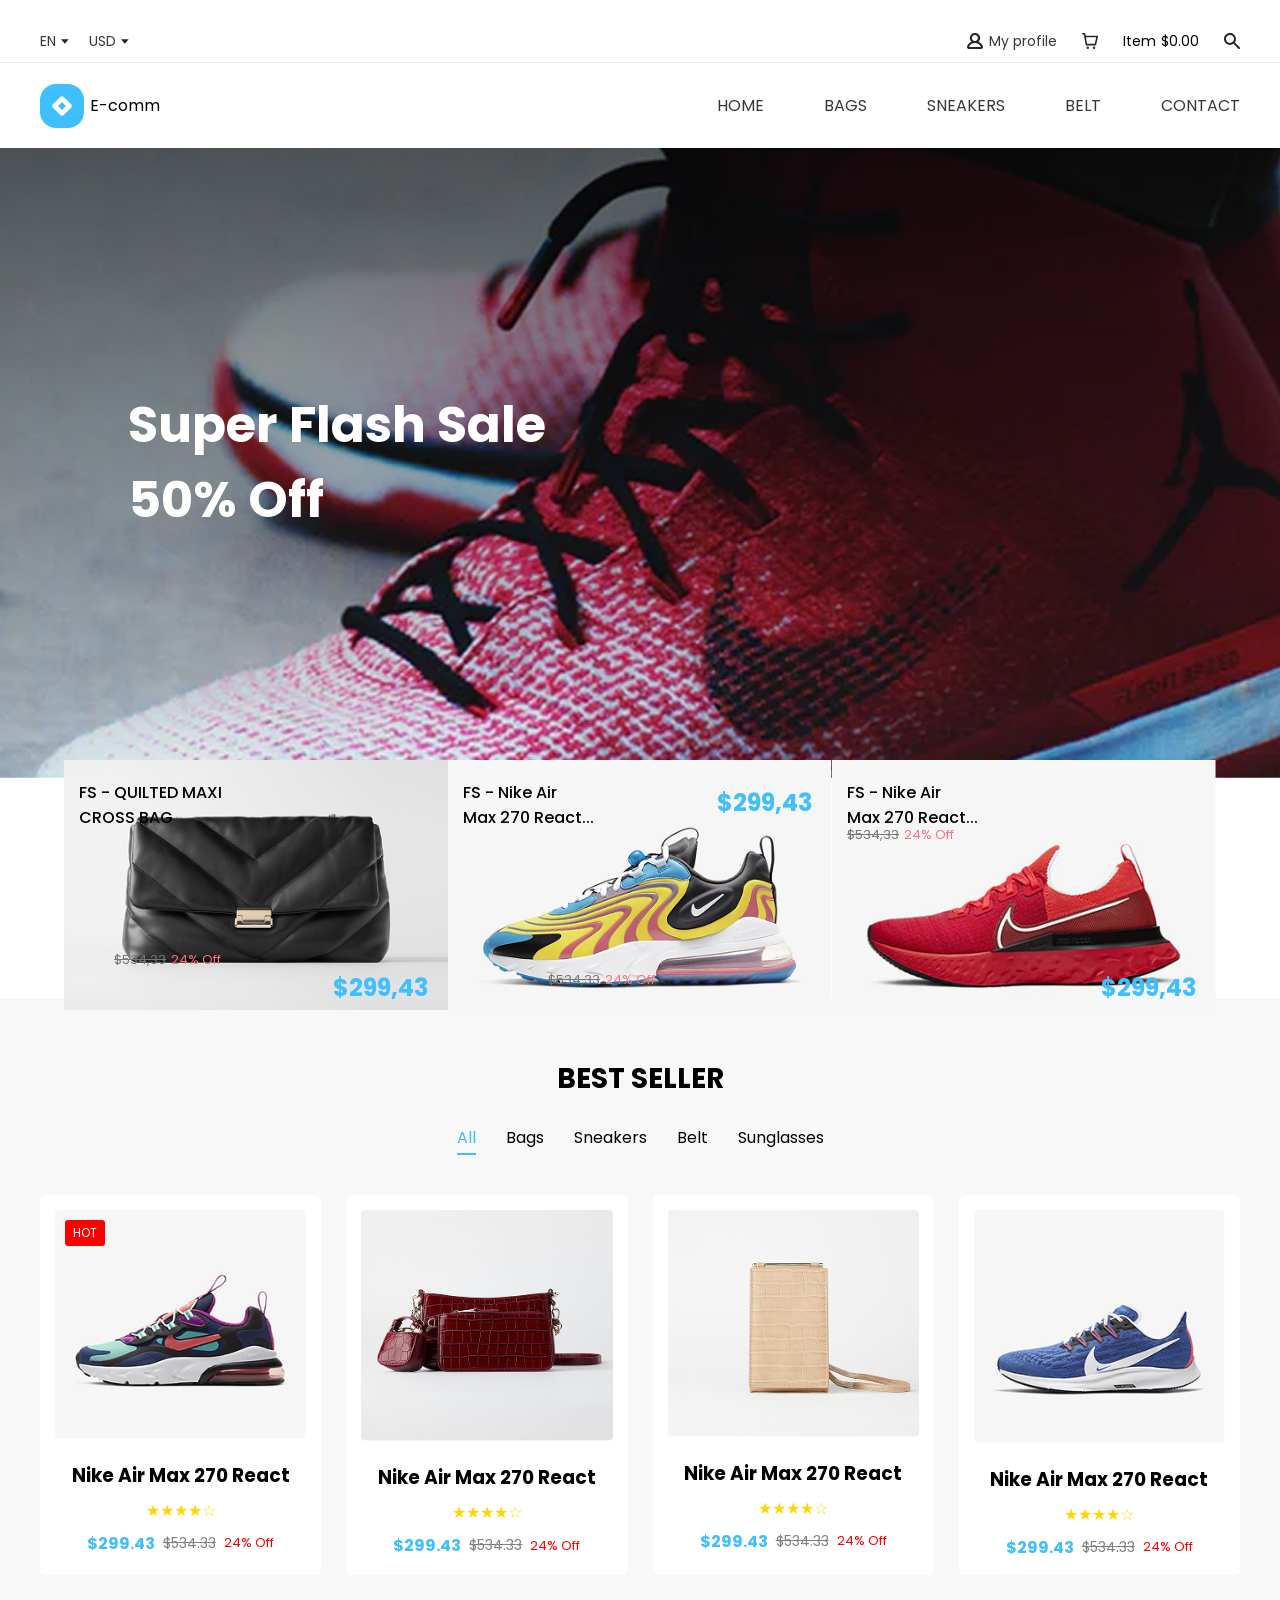
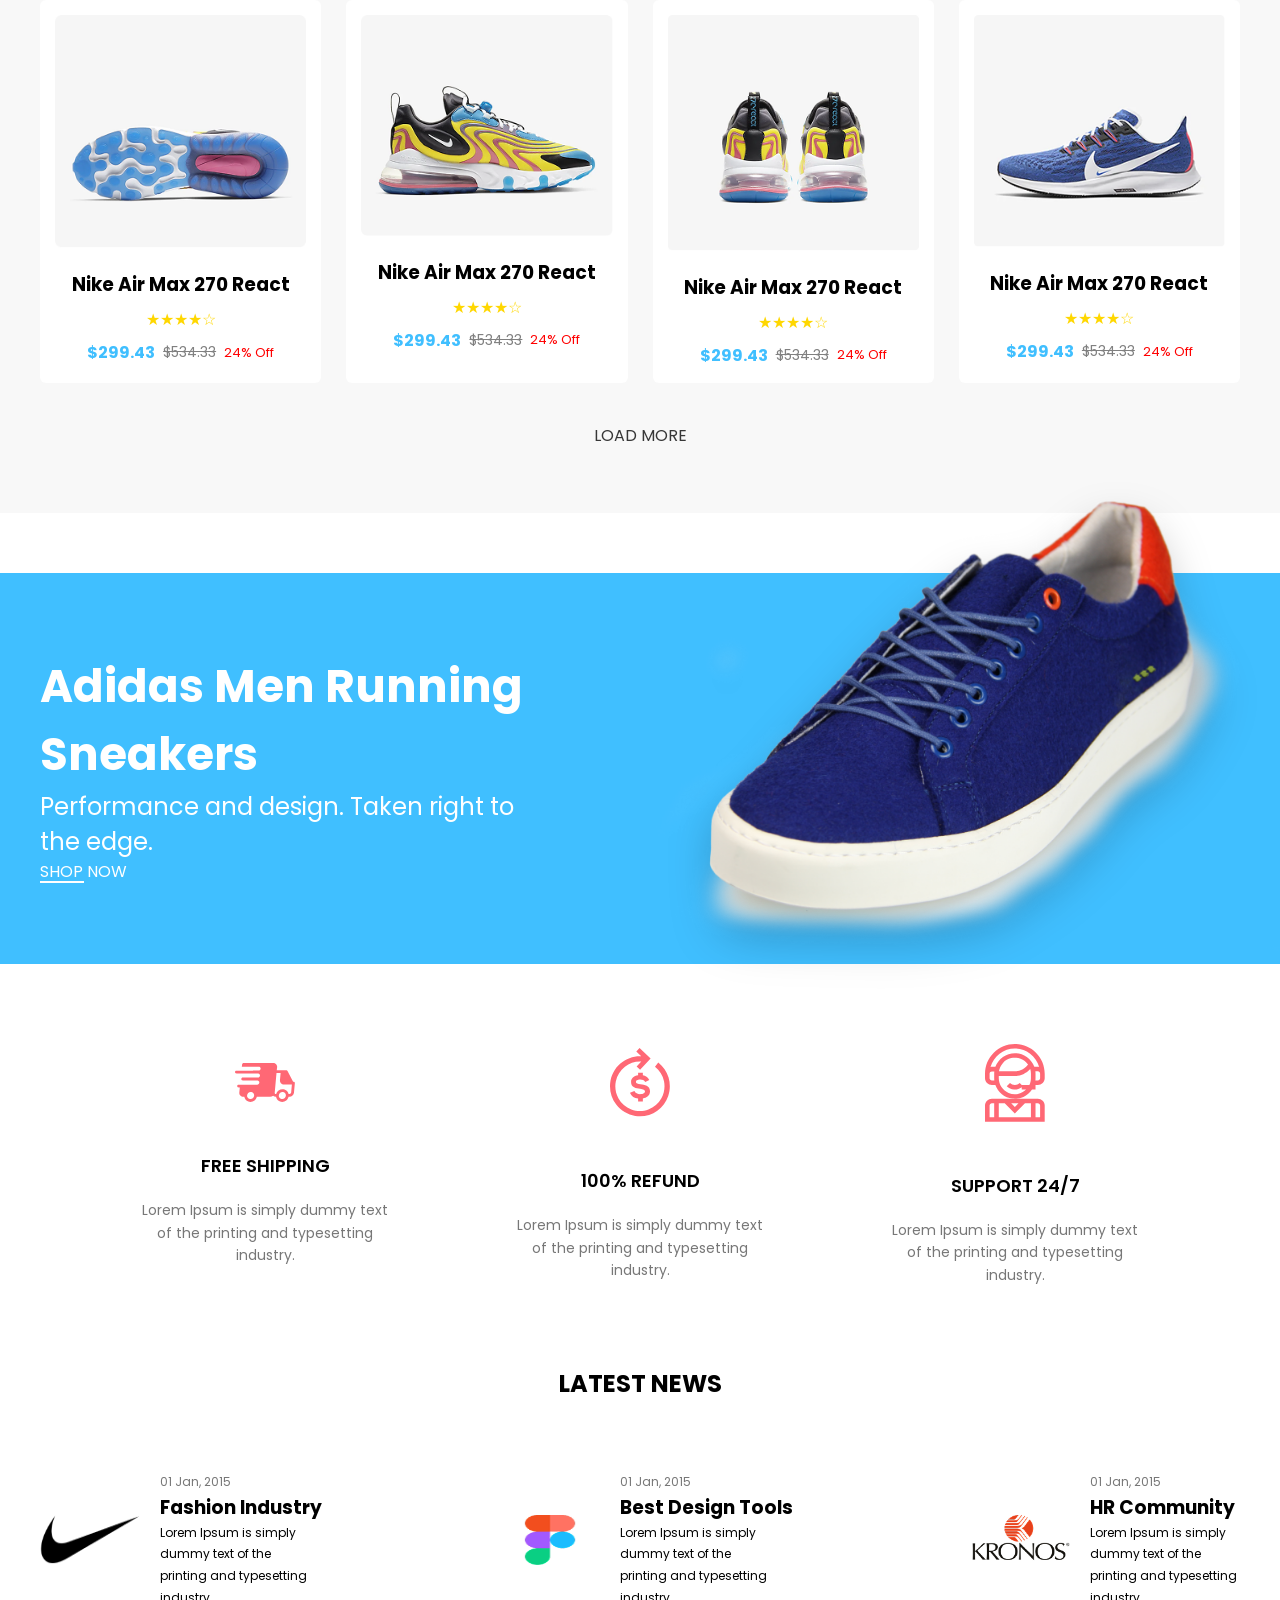
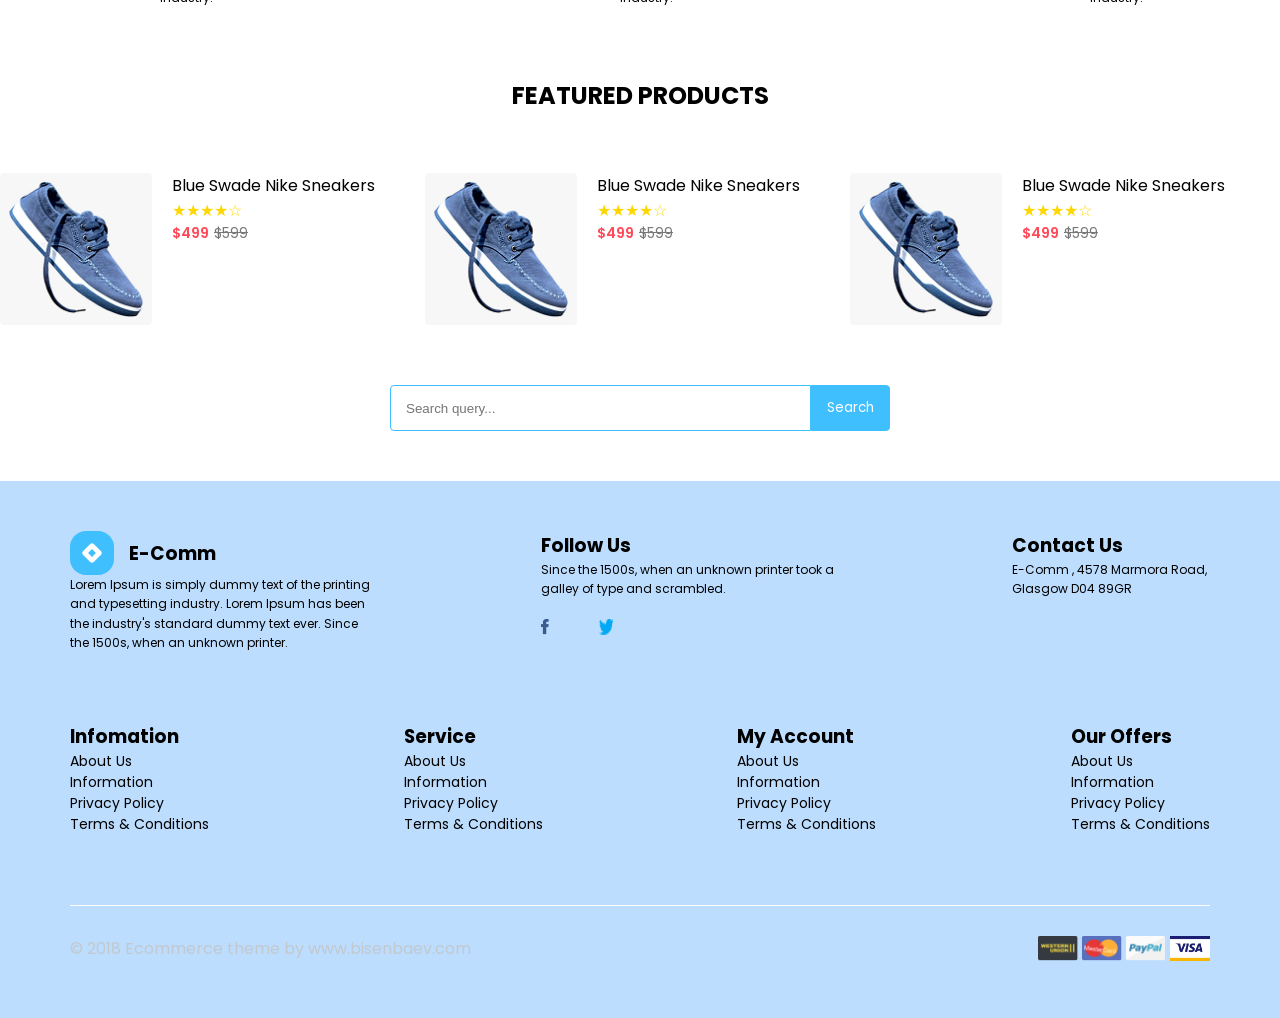
==== index.html @ bc8d45a1 "fínish landing page" ====
<!DOCTYPE html>
<html lang="en">

<head>
    <meta charset="UTF-8">
    <meta name="viewport" content="width=device-width, initial-scale=1.0">
    <title>Home Page</title>

    <!-- Google Font: Poppins -->
    <link rel="stylesheet"
        href="https://fonts.googleapis.com/css2?family=Poppins:wght@100;200;300;400;500;600;700;800;900&display=swap">

    <link rel="stylesheet" href="css/index.css">
</head>

<body>

    <!-- ================= HEADER ================= -->
    <header id="header">

        <!-- Top Header -->
        <div class="header-box">
            <div class="header-info">

                <div class="local-settings">
                    <button>EN <img src="assets/svg/arrow down.svg" alt=""></button>
                    <button>USD <img src="assets/svg/arrow down.svg" alt=""></button>
                </div>

                <div class="customer-info">
                    <button><img src="assets/svg/profile_close_2.svg" alt="">My profile</button>
                    <button><img src="assets/svg/Group.svg" alt=""></button>

                    <div class="name-price">
                        <span>Item</span>
                        <span>$0.00</span>
                    </div>

                    <button><img src="assets/svg/search-icon.svg" alt=""></button>
                </div>

            </div>
        </div>

        <!-- Main Header -->
        <div class="header-container-box">
            <div>

                <div class="web-logo">
                    <img src="assets/svg/Icon.svg" alt="logo">
                    <span>E-comm</span>
                </div>

                <nav class="nav">
                    <ul>
                        <li class="mega-parent">
                            <a href="#">HOME</a>

                            <div class="mega-menu">

                                <div class="mega-column">
                                    <h4>Category</h4>
                                    <a href="#">Corporate Shoes</a>
                                    <a href="#">Sneakers</a>
                                    <a href="#">Sandals</a>
                                    <a href="#">Sport Shoe</a>
                                    <a href="#">Trainers</a>
                                </div>

                                <div class="mega-column">
                                    <h4>Category</h4>
                                    <a href="#">Corporate Shoes</a>
                                    <a href="#">Sneakers</a>
                                    <a href="#">Sandals</a>
                                    <a href="#">Sport Shoe</a>
                                    <a href="#">Trainers</a>
                                </div>

                                <div class="mega-column">
                                    <h4>Category</h4>
                                    <a href="#">HOT DEAL</a>
                                    <a href="#">Sunglasses</a>
                                    <a href="#">Belts</a>
                                    <a href="#">Handbags</a>
                                    <a href="#">Sneakers</a>
                                </div>

                                <div class="mega-column">
                                    <h4>Category</h4>
                                    <a href="#">Corporate Shoes</a>
                                    <a href="#">Sneakers</a>
                                    <a href="#">Sandals</a>
                                    <a href="#">Sport Shoe</a>
                                    <a href="#">Trainers</a>
                                </div>

                            </div>

                        </li>

                        <li><a href="#">BAGS</a></li>
                        <li><a href="#">SNEAKERS</a></li>
                        <li><a href="#">BELT</a></li>
                        <li><a href="#">CONTACT</a></li>
                    </ul>
                </nav>

            </div>
        </div>
    </header>

    <main>

        <!-- ================= HERO ================= -->
        <section class="offer-banner">
            <div>Super Flash Sale <br>50% Off</div>
            <img src="assets/img/Promotion Image.png" alt="">
        </section>

        <!-- ================= PROMOTION CARDS ================= -->
        <section class="banners">

            <article class="pro type-1">
                <img src="assets/img/image Product 1.png" alt="">
                <div class="pro-name">
                    FS - QUILTED MAXI <br>CROSS BAG
                </div>

                <div class="discount">
                    <span class="old-price">$534,33</span>
                    <span class="off">24% Off</span>
                </div>

                <div class="new-price">$299,43</div>
            </article>

            <article class="pro type-2">
                <img src="assets/img/image Product 2.png" alt="">
                <div class="pro-name">
                    FS - Nike Air <br>Max 270 React...
                </div>

                <div class="discount">
                    <span class="old-price">$534,33</span>
                    <span class="off">24% Off</span>
                </div>

                <div class="new-price">$299,43</div>
            </article>

            <article class="pro type-3">
                <img src="assets/img/image Product 3.png" alt="">
                <div class="pro-name">
                    FS - Nike Air <br>Max 270 React...
                </div>

                <div class="discount">
                    <span class="old-price">$534,33</span>
                    <span class="off">24% Off</span>
                </div>

                <div class="new-price">$299,43</div>
            </article>

        </section>

        <!-- ================= BEST SELLER ================= -->
        <section class="best-seller">

            <div class="container">

                <h2 class="section-title">BEST SELLER</h2>

                <ul class="tabs">
                    <li class="active">All</li>
                    <li>Bags</li>
                    <li>Sneakers</li>
                    <li>Belt</li>
                    <li>Sunglasses</li>
                </ul>

                <div class="product-grid">

                    <!-- PRODUCT CARD -->
                    <article class="product-card">

                        <div class="product-image">
                            <span class="badge">HOT</span>
                            <img src="assets/img/image Product 4.png" alt="">

                            <div class="overlay">
                                <button class="icon-btn">
                                    <img src="assets/svg/hearts.svg" alt="">
                                </button>

                                <button class="icon-btn">
                                    <img src="assets/svg/cart_2.svg" alt="">
                                </button>
                            </div>
                        </div>

                        <div class="product-info">
                            <h3>Nike Air Max 270 React</h3>

                            <div class="rating">★★★★☆</div>

                            <div class="price">
                                <span class="new">$299.43</span>
                                <span class="old">$534.33</span>
                                <span class="discount">24% Off</span>
                            </div>
                        </div>

                    </article>

                    <article class="product-card">

                        <div class="product-image">
                            <img src="assets/img/image Product 5.png" alt="">

                            <div class="overlay">
                                <button class="icon-btn">
                                    <img src="assets/svg/hearts.svg" alt="">
                                </button>

                                <button class="icon-btn">
                                    <img src="assets/svg/cart_2.svg" alt="">
                                </button>
                            </div>
                        </div>

                        <div class="product-info">
                            <h3>Nike Air Max 270 React</h3>

                            <div class="rating">★★★★☆</div>

                            <div class="price">
                                <span class="new">$299.43</span>
                                <span class="old">$534.33</span>
                                <span class="discount">24% Off</span>
                            </div>
                        </div>

                    </article>

                    <article class="product-card">

                        <div class="product-image">
                            <img src="assets/img/image Product 6.png" alt="">

                            <div class="overlay">
                                <button class="icon-btn">
                                    <img src="assets/svg/hearts.svg" alt="">
                                </button>

                                <button class="icon-btn">
                                    <img src="assets/svg/cart_2.svg" alt="">
                                </button>
                            </div>
                        </div>

                        <div class="product-info">
                            <h3>Nike Air Max 270 React</h3>

                            <div class="rating">★★★★☆</div>

                            <div class="price">
                                <span class="new">$299.43</span>
                                <span class="old">$534.33</span>
                                <span class="discount">24% Off</span>
                            </div>
                        </div>

                    </article>

                    <article class="product-card">

                        <div class="product-image">
                            <img src="assets/img/image Product 7.png" alt="">

                            <div class="overlay">
                                <button class="icon-btn">
                                    <img src="assets/svg/hearts.svg" alt="">
                                </button>

                                <button class="icon-btn">
                                    <img src="assets/svg/cart_2.svg" alt="">
                                </button>
                            </div>
                        </div>

                        <div class="product-info">
                            <h3>Nike Air Max 270 React</h3>

                            <div class="rating">★★★★☆</div>

                            <div class="price">
                                <span class="new">$299.43</span>
                                <span class="old">$534.33</span>
                                <span class="discount">24% Off</span>
                            </div>
                        </div>

                    </article>

                    <article class="product-card">

                        <div class="product-image">
                            <img src="assets/img/Product Picture02.png" alt="">

                            <div class="overlay">
                                <button class="icon-btn">
                                    <img src="assets/svg/hearts.svg" alt="">
                                </button>

                                <button class="icon-btn">
                                    <img src="assets/svg/cart_2.svg" alt="">
                                </button>
                            </div>
                        </div>

                        <div class="product-info">
                            <h3>Nike Air Max 270 React</h3>

                            <div class="rating">★★★★☆</div>

                            <div class="price">
                                <span class="new">$299.43</span>
                                <span class="old">$534.33</span>
                                <span class="discount">24% Off</span>
                            </div>
                        </div>

                    </article>

                    <article class="product-card">

                        <div class="product-image">
                            <img src="assets/img/Product Picture03.png" alt="">

                            <div class="overlay">
                                <button class="icon-btn">
                                    <img src="assets/svg/hearts.svg" alt="">
                                </button>

                                <button class="icon-btn">
                                    <img src="assets/svg/cart_2.svg" alt="">
                                </button>
                            </div>
                        </div>

                        <div class="product-info">
                            <h3>Nike Air Max 270 React</h3>

                            <div class="rating">★★★★☆</div>

                            <div class="price">
                                <span class="new">$299.43</span>
                                <span class="old">$534.33</span>
                                <span class="discount">24% Off</span>
                            </div>
                        </div>

                    </article>

                    <article class="product-card">

                        <div class="product-image">
                            <img src="assets/img/Product Picture01.png" alt="">

                            <div class="overlay">
                                <button class="icon-btn">
                                    <img src="assets/svg/hearts.svg" alt="">
                                </button>

                                <button class="icon-btn">
                                    <img src="assets/svg/cart_2.svg" alt="">
                                </button>
                            </div>
                        </div>

                        <div class="product-info">
                            <h3>Nike Air Max 270 React</h3>

                            <div class="rating">★★★★☆</div>

                            <div class="price">
                                <span class="new">$299.43</span>
                                <span class="old">$534.33</span>
                                <span class="discount">24% Off</span>
                            </div>
                        </div>

                    </article>

                    <article class="product-card">

                        <div class="product-image">
                            <img src="assets/img/image Product 7.png" alt="">

                            <div class="overlay">
                                <button class="icon-btn">
                                    <img src="assets/svg/hearts.svg" alt="">
                                </button>

                                <button class="icon-btn">
                                    <img src="assets/svg/cart_2.svg" alt="">
                                </button>
                            </div>
                        </div>

                        <div class="product-info">
                            <h3>Nike Air Max 270 React</h3>

                            <div class="rating">★★★★☆</div>

                            <div class="price">
                                <span class="new">$299.43</span>
                                <span class="old">$534.33</span>
                                <span class="discount">24% Off</span>
                            </div>
                        </div>

                    </article>

                </div>

                <div class="load-more">
                    <a href="#">LOAD MORE</a>
                </div>

            </div>

        </section>

        <!-- ================= PROMO BANNER ================= -->
        <section class="promo-banner">
            <div class="container">
                <div class="promo-text">
                    <h2>Adidas Men Running Sneakers</h2>
                    <p>Performance and design. Taken right to the edge.</p>
                    <a href="#" class="shop-btn">SHOP NOW</a>
                </div>

                <div class="promo-img">
                    <img src="assets/img/shoes-shoe-png-transparent-shoe-images-pluspng-17 1.png" alt="Adidas sneaker">
                </div>
            </div>
        </section>

        <!-- ================= INFORMATION ================= -->
        <section class="in4">
            <div class="in4-item">
                <img src="assets/svg/shipping.svg" alt="shipping">
                <h3>FREE SHIPPING</h3>
                <p>Lorem Ipsum is simply dummy text of the printing and typesetting industry.</p>
            </div>

            <div class="in4-item">
                <img src="assets/svg/refund.svg" alt="refund">
                <h3>100% REFUND</h3>
                <p>Lorem Ipsum is simply dummy text of the printing and typesetting industry.</p>
            </div>

            <div class="in4-item">
                <img src="assets/svg/support.svg" alt="support">
                <h3>SUPPORT 24/7</h3>
                <p>Lorem Ipsum is simply dummy text of the printing and typesetting industry.</p>
            </div>

        </section>

        <!-- ================= LATEST NEWS ================= -->
        <h2 style="text-align: center;">LATEST NEWS</h2>

        <section class="latest-news">


            <div class="new-item">
                <img src="assets/img/Nike_logo_emblem_logotype 1.png" alt="nike-logo">

                <div>
                    <p class="date">01 Jan, 2015</p>
                    <h3>Fashion Industry</h3>
                    <p>Lorem Ipsum is simply dummy text of the printing and typesetting industry.</p>
                </div>
            </div>

            <div class="new-item">
                <img src="assets/img/figma-1-logo 1.png" alt="figma-logo">

                <div>
                    <p class="date">01 Jan, 2015</p>
                    <h3>Best Design Tools</h3>
                    <p>Lorem Ipsum is simply dummy text of the printing and typesetting industry.</p>
                </div>
            </div>

            <div class="new-item">
                <img src="assets/img/kronos-logo-1-1 1.png" alt="kronos-logo">

                <div>
                    <p class="date">01 Jan, 2015</p>
                    <h3>HR Community</h3>
                    <p>Lorem Ipsum is simply dummy text of the printing and typesetting industry.</p>
                </div>
            </div>
        </section>

        <!-- ================= FEATURED PRODUCTS ================= -->
        <h2 style="text-align: center;">FEATURED PRODUCTS</h2>

        <section class="fea-pro">
            <div class="pro-in4">
                <img src="assets/img/Vector.png" alt="vector">

                <div>
                    <p>Blue Swade Nike Sneakers</p>
                    <div class="rating">★★★★☆</div>
                    <div class="cost">
                        <div class="cost1">$499</div>
                        <div class="cost2">$599</div>
                    </div>
                </div>
            </div>

            <div class="pro-in4">
                <img src="assets/img/Vector.png" alt="vector">

                <div>
                    <p>Blue Swade Nike Sneakers</p>
                    <div class="rating">★★★★☆</div>
                    <div class="cost">
                        <div class="cost1">$499</div>
                        <div class="cost2">$599</div>
                    </div>
                </div>
            </div>

            <div class="pro-in4">
                <img src="assets/img/Vector.png" alt="vector">

                <div>
                    <p>Blue Swade Nike Sneakers</p>
                    <div class="rating">★★★★☆</div>
                    <div class="cost">
                        <div class="cost1">$499</div>
                        <div class="cost2">$599</div>
                    </div>
                </div>
            </div>
        </section>

        <section class="search-box">
            <input type="search" placeholder="Search query...">
            <button>Search</button>
        </section>

    </main>

    <!-- ================= FOOTER ================= -->
    <footer class="footer">

        <div class="container">
            <!-- top footer -->
            <div class="ft1">
                <div class="ft">
                    <div class="item-icon">
                        <img src="assets/svg/Icon.svg" alt="icon">
                        <h3>E-Comm</h3>
                    </div>
                    <p>Lorem Ipsum is simply dummy text of the printing and
                        typesetting industry. Lorem Ipsum has been the
                        industry's standard dummy text ever.
                        Since the 1500s, when an unknown printer.</p>
                </div>

                <div class="ft">
                    <h3>Follow Us</h3>
                    <p>Since the 1500s, when an unknown printer took a galley of type and scrambled.</p>
                    <div class="icon">
                        <img src="assets/img/facebook.png" alt="fb-icon">
                        <img src="assets/img/twitter.png" alt="tw-icon">
                    </div>
                </div>

                <div class="ft">
                    <h3>Contact Us</h3>
                    <p>E-Comm , 4578 Marmora Road, Glasgow D04 89GR</p>
                </div>
            </div>

            <!-- middle footer -->
            <div class="ft2">
                <div class="ft-col">
                    <h3>Infomation</h3>
                    <p>About Us</p>
                    <p>Information</p>
                    <p>Privacy Policy</p>
                    <p>Terms & Conditions</p>

                </div>

                <div class="ft-col">
                    <h3>Service</h3>
                    <p>About Us</p>
                    <p>Information</p>
                    <p>Privacy Policy</p>
                    <p>Terms & Conditions</p>
                </div>

                <div class="ft-col">
                    <h3>My Account</h3>
                    <p>About Us</p>
                    <p>Information</p>
                    <p>Privacy Policy</p>
                    <p>Terms & Conditions</p>
                </div>

                <div class="ft-col">
                    <h3>Our Offers</h3>
                    <p>About Us</p>
                    <p>Information</p>
                    <p>Privacy Policy</p>
                    <p>Terms & Conditions</p>
                </div>
            </div>

            <!-- bottom footer -->
            <div class="ft3">
                <p>© 2018 Ecommerce theme by www.bisenbaev.com</p>

                <div class="card">
                    <img src="assets/img/Western-union.png" alt="Western">
                    <img src="assets/img/Group 19.png" alt="Master">
                    <img src="assets/img/Paypal.png" alt="Paypal">
                    <img src="assets/img/visa-logo.jpg" alt="Visa">
                </div>
            </div>
        </div>
    </footer>

</body>

</html>
---- css/index.css ----
@charset "UTF-8";
/* ==================================================
   RESET
================================================== */
* {
  margin: 0;
  padding: 0;
  box-sizing: border-box;
}

body {
  font-family: "Poppins", sans-serif;
  overflow-x: hidden;
}

button {
  background: none;
  border: none;
  cursor: pointer;
  font-family: inherit;
}

/* ==================================================
   HEADER
================================================== */
#header {
  /* ---------- TOP HEADER ---------- */
}
#header .header-box {
  margin-top: 20px;
  width: 100%;
  border-bottom: 1px solid #eee;
}
#header .header-box .header-info {
  max-width: 1200px;
  margin: 0 auto;
  height: 42px;
  display: flex;
  justify-content: space-between;
  align-items: center;
  /* Local Settings */
}
#header .header-box .header-info .local-settings {
  display: flex;
  gap: 20px;
}
#header .header-box .header-info .local-settings button {
  display: flex;
  align-items: center;
  gap: 5px;
  font-size: 14px;
  color: #373737;
}
#header .header-box .header-info .local-settings img {
  width: 8px;
  height: 5px;
}
#header .header-box .header-info {
  /* Customer Info */
}
#header .header-box .header-info .customer-info {
  display: flex;
  align-items: center;
  gap: 25px;
}
#header .header-box .header-info .customer-info button {
  display: flex;
  align-items: center;
  gap: 6px;
  font-size: 14px;
  color: #373737;
}
#header .header-box .header-info .customer-info img {
  width: 16px;
  height: 16px;
}
#header .header-box .header-info .customer-info .name-price {
  display: flex;
  align-items: center;
  gap: 5px;
  font-size: 14px;
}
#header {
  /* ---------- MAIN HEADER ---------- */
}
#header .header-container-box {
  margin-top: 20px;
}
#header .header-container-box > div {
  max-width: 1200px;
  margin: 0 auto;
  display: flex;
  justify-content: space-between;
  align-items: center;
}
#header .header-container-box > div .web-logo {
  display: flex;
  align-items: center;
  gap: 6px;
}
#header .header-container-box > div .nav {
  display: flex;
  align-items: center;
}
#header .header-container-box > div .nav ul {
  display: flex;
  gap: 60px;
  list-style: none;
}
#header .header-container-box > div .nav ul li {
  position: relative;
}
#header .header-container-box > div .nav ul a {
  position: relative;
  text-decoration: none;
  color: #373737;
  padding: 10px 0;
  display: inline-block;
}
#header .header-container-box > div .nav ul a::after {
  content: "";
  position: absolute;
  left: 0;
  bottom: 0;
  height: 2px;
  width: 0%;
  background: #40BFFF;
  transition: 0.3s ease;
}
#header .header-container-box > div .nav ul a:hover {
  color: #40BFFF;
}
#header .header-container-box > div .nav ul a:hover::after {
  width: 100%;
}
#header .header-container-box > div .nav .mega-menu {
  position: absolute;
  top: 100%;
  left: 0;
  padding: 30px;
  background: white;
  display: grid;
  grid-template-columns: repeat(4, 1fr);
  gap: 20px;
  box-shadow: 0 10px 30px rgba(0, 0, 0, 0.1);
  opacity: 0;
  visibility: hidden;
  transform: translateY(10px);
  transition: 0.3s ease;
  z-index: 1000;
}
#header .header-container-box > div .nav .mega-parent:hover .mega-menu {
  opacity: 1;
  visibility: visible;
  transform: translateY(0);
}
#header .header-container-box > div .nav .mega-column {
  display: flex;
  flex-direction: column;
  gap: 8px;
}
#header .header-container-box > div .nav .mega-column h4 {
  margin-bottom: 10px;
  color: #aaa;
}
#header .header-container-box > div .nav .mega-column a {
  text-decoration: none;
  color: #333;
  font-size: 14px;
}
#header .header-container-box > div .nav .mega-column a:hover {
  color: #40BFFF;
}

/* ==================================================
   HERO / OFFER BANNER
================================================== */
.offer-banner {
  position: relative;
  height: 70vh;
  min-height: 450px;
  max-height: 700px;
  margin-top: 20px;
  z-index: 0;
}
.offer-banner > div {
  position: absolute;
  top: 50%;
  left: 10%;
  transform: translateY(-50%);
  color: white;
  font-size: 50px;
  font-weight: 700;
}
.offer-banner > img {
  width: 100%;
  height: 100%;
  object-fit: cover;
}

/* ==================================================
   PROMOTION BANNERS (3 CARDS)
================================================== */
.banners {
  position: absolute;
  bottom: -180px;
  left: 50%;
  transform: translateX(-50%);
  width: 90%;
  max-width: 1200px;
  display: flex;
  z-index: 999;
}
.banners .pro {
  position: relative;
  flex: 1;
  height: 320px;
}
.banners .pro img {
  width: 100%;
  height: 250px;
  object-fit: cover;
}
.banners .pro .pro-name {
  position: absolute;
  top: 20px;
  left: 15px;
  font-weight: 500;
}
.banners .pro .discount {
  position: absolute;
  bottom: 110px;
  left: 50px;
  display: flex;
  gap: 5px;
  font-size: 13px;
}
.banners .pro .discount .old-price {
  text-decoration: line-through;
  color: #777;
}
.banners .pro .discount .off {
  color: #FB7181;
}
.banners .pro .new-price {
  position: absolute;
  bottom: 75px;
  right: 20px;
  font-size: 24px;
  font-weight: 700;
  color: #40BFFF;
}
.banners {
  /* Type 2 Custom */
}
.banners .pro.type-2 .discount {
  left: 100px;
  bottom: 90px;
}
.banners .pro.type-2 .new-price {
  top: 25px;
}
.banners {
  /* Type 3 Custom */
}
.banners .pro.type-3 .discount {
  top: 65px;
  left: 15px;
  bottom: auto;
}

/* ==================================================
   BEST SELLER SECTION
================================================== */
.best-seller {
  margin-top: 220px;
  padding: 60px 0;
  background: #f8f8f8;
}
.best-seller .container {
  max-width: 1200px;
  margin: auto;
}
.best-seller .section-title {
  text-align: center;
  font-size: 28px;
  font-weight: 700;
  margin-bottom: 20px;
}
.best-seller {
  /* Tabs */
}
.best-seller .tabs {
  display: flex;
  justify-content: center;
  gap: 30px;
  list-style: none;
  margin-bottom: 40px;
  padding: 0;
}
.best-seller .tabs li {
  cursor: pointer;
  padding: 5px 0;
  position: relative;
  transition: 0.3s ease;
}
.best-seller .tabs {
  /* Gạch dưới ẩn mặc định */
}
.best-seller .tabs li::after {
  content: "";
  position: absolute;
  bottom: 0;
  left: 0;
  width: 0%;
  height: 2px;
  background: #40BFFF;
  transition: 0.3s ease;
}
.best-seller .tabs {
  /* Khi hover thì gạch xuất hiện */
}
.best-seller .tabs li:hover::after {
  width: 100%;
}
.best-seller .tabs li:hover {
  color: #40BFFF;
}
.best-seller .tabs {
  /* Giữ active nếu muốn */
}
.best-seller .tabs li.active::after {
  width: 100%;
}
.best-seller .tabs li.active {
  color: #40BFFF;
}
.best-seller {
  /* Product Grid */
}
.best-seller .product-grid {
  display: grid;
  grid-template-columns: repeat(4, 1fr);
  gap: 25px;
}
.best-seller {
  /* Product Card */
}
.best-seller .product-card {
  background: #fff;
  padding: 15px;
  border-radius: 6px;
  transition: 0.3s ease;
}
.best-seller .product-card:hover {
  box-shadow: 0 8px 20px rgba(0, 0, 0, 0.1);
}
.best-seller .product-card .product-image {
  position: relative;
  overflow: hidden;
}
.best-seller .product-card .product-image img {
  width: 100%;
  transition: 0.3s;
}
.best-seller .product-card .product-image .badge {
  position: absolute;
  top: 10px;
  left: 10px;
  background: red;
  color: white;
  font-size: 12px;
  padding: 4px 8px;
  border-radius: 3px;
}
.best-seller .product-card .product-image .overlay {
  position: absolute;
  inset: 0;
  background: rgba(255, 255, 255, 0.85);
  display: flex;
  justify-content: center;
  align-items: center;
  gap: 15px;
  opacity: 0;
  transition: 0.3s ease;
}
.best-seller .product-card .product-image .overlay .icon-btn {
  width: 40px;
  height: 40px;
  border-radius: 50%;
  background: #fff;
  border: none;
  display: flex;
  justify-content: center;
  align-items: center;
  cursor: pointer;
}
.best-seller .product-card .product-image .overlay .icon-btn img {
  width: 18px;
}
.best-seller .product-card .product-image .overlay .icon-btn:hover {
  background: #40BFFF;
}
.best-seller .product-card .product-image .overlay .icon-btn:hover img {
  filter: brightness(0) invert(1);
}
.best-seller .product-card:hover .overlay {
  opacity: 1;
}
.best-seller .product-card:hover .product-image img {
  transform: scale(1.05);
}
.best-seller .product-card .product-info {
  margin-top: 15px;
  text-align: center;
}
.best-seller .product-card .product-info .rating {
  color: gold;
  margin: 8px 0;
}
.best-seller .product-card .product-info .price {
  display: flex;
  justify-content: center;
  gap: 8px;
  align-items: center;
}
.best-seller .product-card .product-info .price .new {
  color: #40BFFF;
  font-weight: 700;
}
.best-seller .product-card .product-info .price .old {
  text-decoration: line-through;
  color: gray;
  font-size: 14px;
}
.best-seller .product-card .product-info .price .discount {
  color: red;
  font-size: 13px;
}
.best-seller {
  /* Load More */
}
.best-seller .load-more {
  text-align: center;
  margin-top: 40px;
}
.best-seller .load-more a {
  color: #373737;
  position: relative;
  display: inline-block;
  text-decoration: none;
  padding-bottom: 5px;
  transition: 0.3s ease;
  cursor: pointer;
}
.best-seller .load-more a::after {
  content: "";
  position: absolute;
  bottom: 0;
  left: 0;
  width: 0%;
  height: 2px;
  background-color: #40BFFF;
  transition: 0.3s ease;
}
.best-seller .load-more a:hover {
  color: #40BFFF;
}
.best-seller .load-more a:hover::after {
  width: 100%;
}

/* ==================================================
   PROMO BANNER SECTION
================================================== */
.promo-banner {
  position: relative;
  background: #40BFFF;
  padding: 80px 0;
  margin-top: 60px;
}
.promo-banner .container {
  max-width: 1200px;
  margin: auto;
  display: flex;
  align-items: center;
  justify-content: space-between;
}
.promo-banner .promo-text {
  color: white;
  max-width: 500px;
}
.promo-banner .promo-text h2 {
  font-size: 45px;
}
.promo-banner .promo-text p {
  font-size: 24px;
}
.promo-banner .promo-text .shop-btn {
  position: relative;
  text-decoration: none;
  color: white;
  transition: 0.3s ease;
}
.promo-banner .promo-text .shop-btn::after {
  content: "";
  position: absolute;
  bottom: 0;
  left: 0;
  height: 2px;
  width: 50%;
  background: white;
  transition: 0.3s ease;
}
.promo-banner .promo-text .shop-btn:hover::after {
  width: 100%;
}
.promo-banner .promo-img {
  position: absolute;
  right: 0px;
  top: 40%;
  transform: translateY(-50%);
  width: 50%;
}
.promo-banner .promo-img img {
  width: 100%;
  height: auto;
  filter: drop-shadow(0 20px 20px rgba(0, 0, 0, 0.2));
}

/* ==================================================
   INFORMATION
================================================== */
.in4 {
  max-width: 1000px;
  margin: 80px auto;
  display: flex;
  justify-content: space-between;
  align-items: center;
}
.in4 .in4-item {
  text-align: center;
  max-width: 250px;
  display: flex;
  flex-direction: column;
  align-items: center;
}
.in4 .in4-item img {
  width: 60px;
  margin-bottom: 50px;
}
.in4 .in4-item h3 {
  font-size: 18px;
  font-weight: 600;
  margin-bottom: 20px;
}
.in4 .in4-item p {
  color: #777;
  font-size: 14px;
  line-height: 1.6;
}

/* ==================================================
   LATEST NEWS
================================================== */
.latest-news {
  max-width: 1200px;
  margin: 70px auto;
  display: flex;
  justify-content: space-between;
  align-items: center;
}
.latest-news .new-item {
  display: flex;
  align-items: center;
  gap: 20px;
}
.latest-news .new-item img {
  width: 100px;
  height: 50px;
}
.latest-news .new-item .date {
  color: #777;
}
.latest-news .new-item p {
  max-width: 150px;
  font-size: 12px;
  line-height: 1.8;
}

/* ==================================================
   FEATURED PRODUCTS
================================================== */
.fea-pro {
  max-width: 1300px;
  margin-top: 50px;
  margin: 60px auto;
  display: flex;
  gap: 50px;
}
.fea-pro .pro-in4 {
  display: flex;
  gap: 20px;
}
.fea-pro .pro-in4 img {
  width: 152px;
  height: 152px;
}
.fea-pro .pro-in4 .rating {
  color: gold;
}
.fea-pro .pro-in4 .cost {
  display: flex;
  gap: 5px;
  font-size: 14px;
}
.fea-pro .pro-in4 .cost .cost1 {
  color: #FF4858;
  font-weight: 600;
}
.fea-pro .pro-in4 .cost .cost2 {
  color: #777;
  text-decoration: line-through;
}

/* ==================================================
   SEARCH BOX
================================================== */
.search-box {
  display: flex;
  max-width: 500px;
  margin: 50px auto;
}
.search-box input {
  flex: 1;
  padding: 12px 15px;
  border: 1px solid #40BFFF;
  outline: none;
  border-radius: 4px 0 0 4px;
}
.search-box button {
  padding: 12px 15px;
  border: 1px solid #40BFFF;
  background: #40BFFF;
  color: white;
  cursor: pointer;
  border-radius: 0 4px 4px 0;
}

/* ==================================================
   FOOTER
================================================== */
.footer {
  background: #BCDDFE;
  padding: 50px;
}
.footer .container {
  max-width: 1200px;
  margin: auto;
  padding: 0 20px;
}
.footer .ft1 {
  display: flex;
  justify-content: space-between;
  margin-bottom: 70px;
  gap: 15%;
}
.footer .ft1 .item-icon {
  display: flex;
  gap: 15px;
  align-items: center;
}
.footer .ft1 .ft {
  max-width: 300px;
}
.footer .ft1 .ft p {
  font-size: 12px;
  line-height: 1.6;
}
.footer .ft1 .ft .icon {
  display: flex;
  gap: 50px;
  margin-top: 20px;
}
.footer .ft2 {
  display: flex;
  justify-content: space-between;
  margin-bottom: 70px;
}
.footer .ft2 .ft-col p {
  font-size: 14px;
}
.footer .ft2 .ft-col p:hover {
  color: #40BFFF;
}
.footer .ft3 {
  display: flex;
  justify-content: space-between;
  border-top: 1px solid white;
  padding-top: 30px;
}
.footer .ft3 p {
  color: #C1C8CE;
}
.footer .ft3 .card img {
  width: 40px;
  height: 25px;
}

/*# sourceMappingURL=index.css.map */
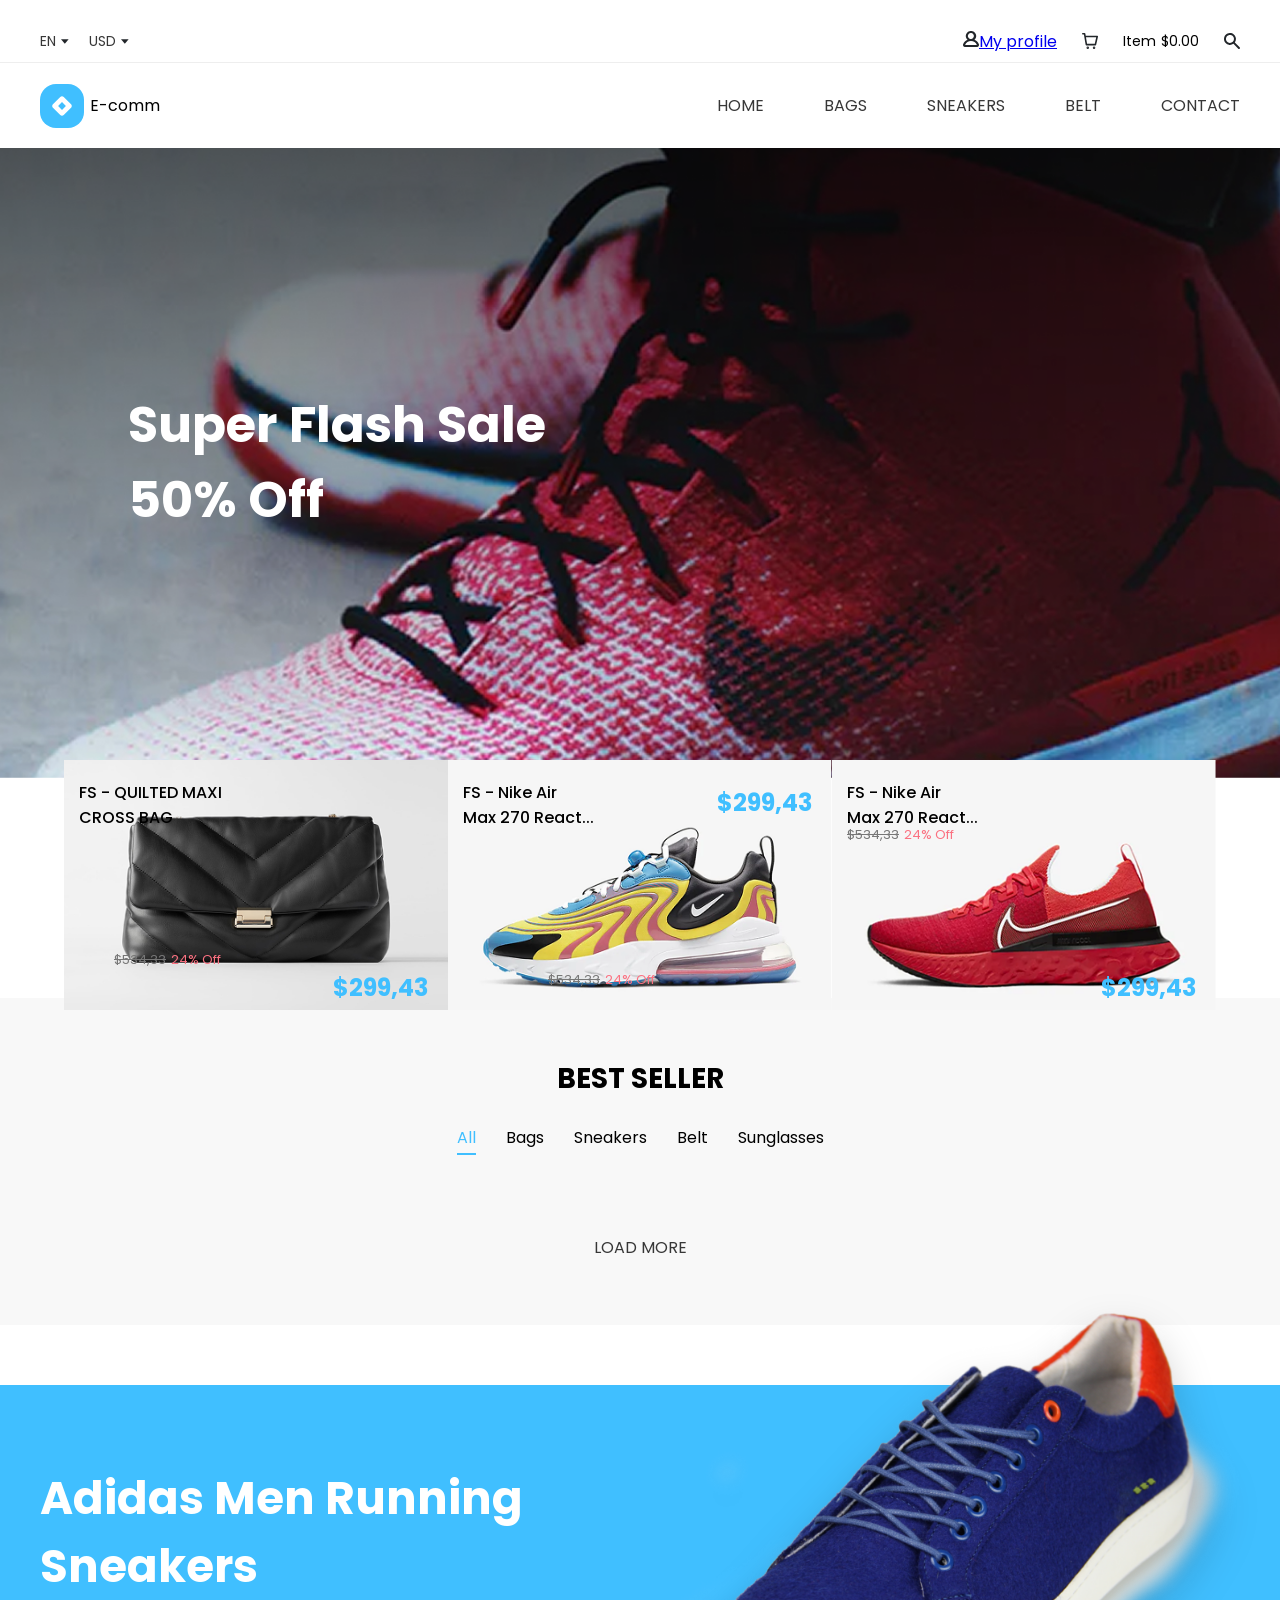
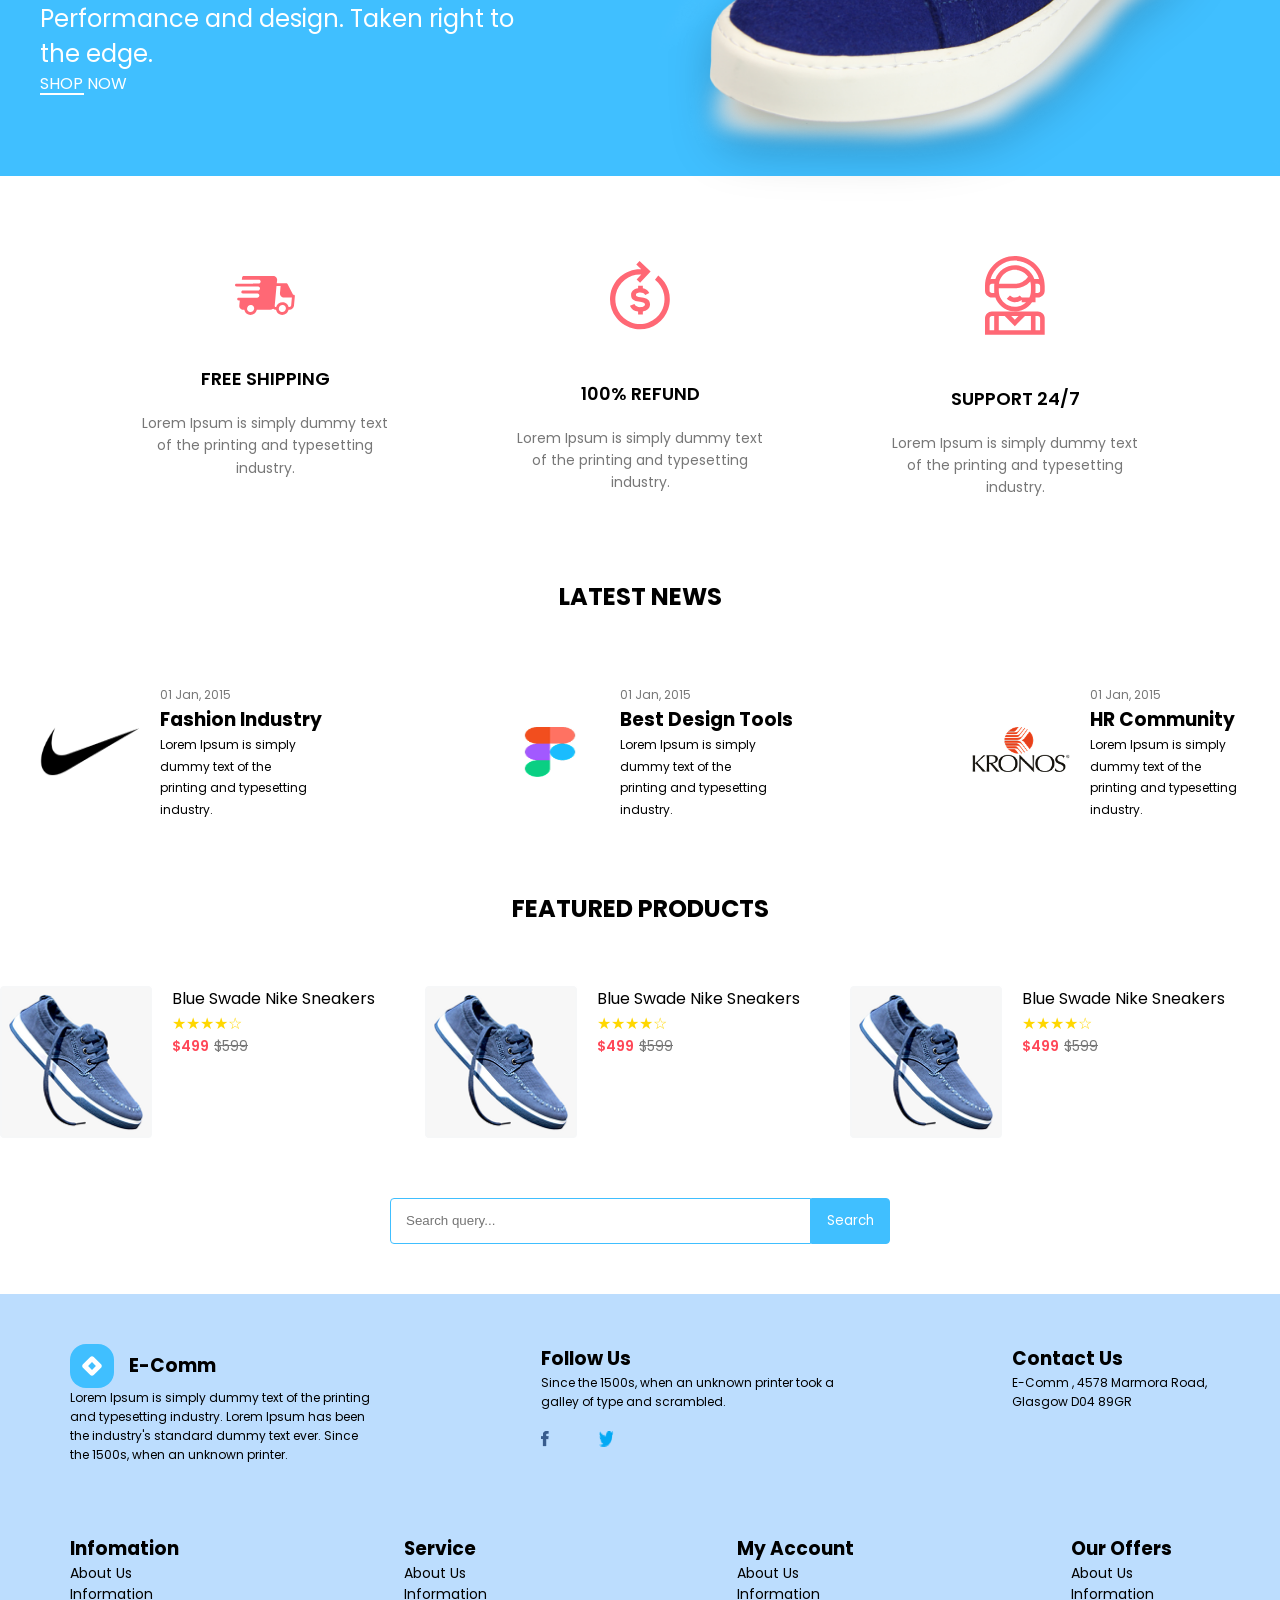
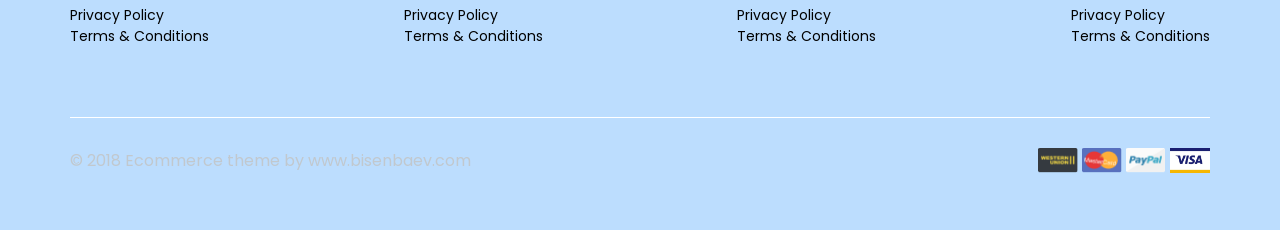
==== commit 76d4dae5: "test API" ====
--- a/index.html
+++ b/index.html
@@ -28,7 +28,7 @@
                 </div>
 
                 <div class="customer-info">
-                    <button><img src="assets/svg/profile_close_2.svg" alt="">My profile</button>
+                    <a href="pages/login.html"><img src="assets/svg/profile_close_2.svg" alt="">My profile</a>
                     <button><img src="assets/svg/Group.svg" alt=""></button>
 
                     <div class="name-price">
@@ -119,7 +119,6 @@
 
         <!-- ================= PROMOTION CARDS ================= -->
         <section class="banners">
-
             <article class="pro type-1">
                 <img src="assets/img/image Product 1.png" alt="">
                 <div class="pro-name">
@@ -161,7 +160,6 @@
 
                 <div class="new-price">$299,43</div>
             </article>
-
         </section>
 
         <!-- ================= BEST SELLER ================= -->
@@ -179,251 +177,7 @@
                     <li>Sunglasses</li>
                 </ul>
 
-                <div class="product-grid">
-
-                    <!-- PRODUCT CARD -->
-                    <article class="product-card">
-
-                        <div class="product-image">
-                            <span class="badge">HOT</span>
-                            <img src="assets/img/image Product 4.png" alt="">
-
-                            <div class="overlay">
-                                <button class="icon-btn">
-                                    <img src="assets/svg/hearts.svg" alt="">
-                                </button>
-
-                                <button class="icon-btn">
-                                    <img src="assets/svg/cart_2.svg" alt="">
-                                </button>
-                            </div>
-                        </div>
-
-                        <div class="product-info">
-                            <h3>Nike Air Max 270 React</h3>
-
-                            <div class="rating">★★★★☆</div>
-
-                            <div class="price">
-                                <span class="new">$299.43</span>
-                                <span class="old">$534.33</span>
-                                <span class="discount">24% Off</span>
-                            </div>
-                        </div>
-
-                    </article>
-
-                    <article class="product-card">
-
-                        <div class="product-image">
-                            <img src="assets/img/image Product 5.png" alt="">
-
-                            <div class="overlay">
-                                <button class="icon-btn">
-                                    <img src="assets/svg/hearts.svg" alt="">
-                                </button>
-
-                                <button class="icon-btn">
-                                    <img src="assets/svg/cart_2.svg" alt="">
-                                </button>
-                            </div>
-                        </div>
-
-                        <div class="product-info">
-                            <h3>Nike Air Max 270 React</h3>
-
-                            <div class="rating">★★★★☆</div>
-
-                            <div class="price">
-                                <span class="new">$299.43</span>
-                                <span class="old">$534.33</span>
-                                <span class="discount">24% Off</span>
-                            </div>
-                        </div>
-
-                    </article>
-
-                    <article class="product-card">
-
-                        <div class="product-image">
-                            <img src="assets/img/image Product 6.png" alt="">
-
-                            <div class="overlay">
-                                <button class="icon-btn">
-                                    <img src="assets/svg/hearts.svg" alt="">
-                                </button>
-
-                                <button class="icon-btn">
-                                    <img src="assets/svg/cart_2.svg" alt="">
-                                </button>
-                            </div>
-                        </div>
-
-                        <div class="product-info">
-                            <h3>Nike Air Max 270 React</h3>
-
-                            <div class="rating">★★★★☆</div>
-
-                            <div class="price">
-                                <span class="new">$299.43</span>
-                                <span class="old">$534.33</span>
-                                <span class="discount">24% Off</span>
-                            </div>
-                        </div>
-
-                    </article>
-
-                    <article class="product-card">
-
-                        <div class="product-image">
-                            <img src="assets/img/image Product 7.png" alt="">
-
-                            <div class="overlay">
-                                <button class="icon-btn">
-                                    <img src="assets/svg/hearts.svg" alt="">
-                                </button>
-
-                                <button class="icon-btn">
-                                    <img src="assets/svg/cart_2.svg" alt="">
-                                </button>
-                            </div>
-                        </div>
-
-                        <div class="product-info">
-                            <h3>Nike Air Max 270 React</h3>
-
-                            <div class="rating">★★★★☆</div>
-
-                            <div class="price">
-                                <span class="new">$299.43</span>
-                                <span class="old">$534.33</span>
-                                <span class="discount">24% Off</span>
-                            </div>
-                        </div>
-
-                    </article>
-
-                    <article class="product-card">
-
-                        <div class="product-image">
-                            <img src="assets/img/Product Picture02.png" alt="">
-
-                            <div class="overlay">
-                                <button class="icon-btn">
-                                    <img src="assets/svg/hearts.svg" alt="">
-                                </button>
-
-                                <button class="icon-btn">
-                                    <img src="assets/svg/cart_2.svg" alt="">
-                                </button>
-                            </div>
-                        </div>
-
-                        <div class="product-info">
-                            <h3>Nike Air Max 270 React</h3>
-
-                            <div class="rating">★★★★☆</div>
-
-                            <div class="price">
-                                <span class="new">$299.43</span>
-                                <span class="old">$534.33</span>
-                                <span class="discount">24% Off</span>
-                            </div>
-                        </div>
-
-                    </article>
-
-                    <article class="product-card">
-
-                        <div class="product-image">
-                            <img src="assets/img/Product Picture03.png" alt="">
-
-                            <div class="overlay">
-                                <button class="icon-btn">
-                                    <img src="assets/svg/hearts.svg" alt="">
-                                </button>
-
-                                <button class="icon-btn">
-                                    <img src="assets/svg/cart_2.svg" alt="">
-                                </button>
-                            </div>
-                        </div>
-
-                        <div class="product-info">
-                            <h3>Nike Air Max 270 React</h3>
-
-                            <div class="rating">★★★★☆</div>
-
-                            <div class="price">
-                                <span class="new">$299.43</span>
-                                <span class="old">$534.33</span>
-                                <span class="discount">24% Off</span>
-                            </div>
-                        </div>
-
-                    </article>
-
-                    <article class="product-card">
-
-                        <div class="product-image">
-                            <img src="assets/img/Product Picture01.png" alt="">
-
-                            <div class="overlay">
-                                <button class="icon-btn">
-                                    <img src="assets/svg/hearts.svg" alt="">
-                                </button>
-
-                                <button class="icon-btn">
-                                    <img src="assets/svg/cart_2.svg" alt="">
-                                </button>
-                            </div>
-                        </div>
-
-                        <div class="product-info">
-                            <h3>Nike Air Max 270 React</h3>
-
-                            <div class="rating">★★★★☆</div>
-
-                            <div class="price">
-                                <span class="new">$299.43</span>
-                                <span class="old">$534.33</span>
-                                <span class="discount">24% Off</span>
-                            </div>
-                        </div>
-
-                    </article>
-
-                    <article class="product-card">
-
-                        <div class="product-image">
-                            <img src="assets/img/image Product 7.png" alt="">
-
-                            <div class="overlay">
-                                <button class="icon-btn">
-                                    <img src="assets/svg/hearts.svg" alt="">
-                                </button>
-
-                                <button class="icon-btn">
-                                    <img src="assets/svg/cart_2.svg" alt="">
-                                </button>
-                            </div>
-                        </div>
-
-                        <div class="product-info">
-                            <h3>Nike Air Max 270 React</h3>
-
-                            <div class="rating">★★★★☆</div>
-
-                            <div class="price">
-                                <span class="new">$299.43</span>
-                                <span class="old">$534.33</span>
-                                <span class="discount">24% Off</span>
-                            </div>
-                        </div>
-
-                    </article>
-
-                </div>
+                <div class="product-grid"></div>
 
                 <div class="load-more">
                     <a href="#">LOAD MORE</a>
@@ -474,8 +228,6 @@
         <h2 style="text-align: center;">LATEST NEWS</h2>
 
         <section class="latest-news">
-
-
             <div class="new-item">
                 <img src="assets/img/Nike_logo_emblem_logotype 1.png" alt="nike-logo">
 
@@ -555,7 +307,6 @@
             <input type="search" placeholder="Search query...">
             <button>Search</button>
         </section>
-
     </main>
 
     <!-- ================= FOOTER ================= -->
@@ -640,6 +391,7 @@
         </div>
     </footer>
 
+    <script type="module" src="./js/main.js"></script>
 </body>
 
 </html>
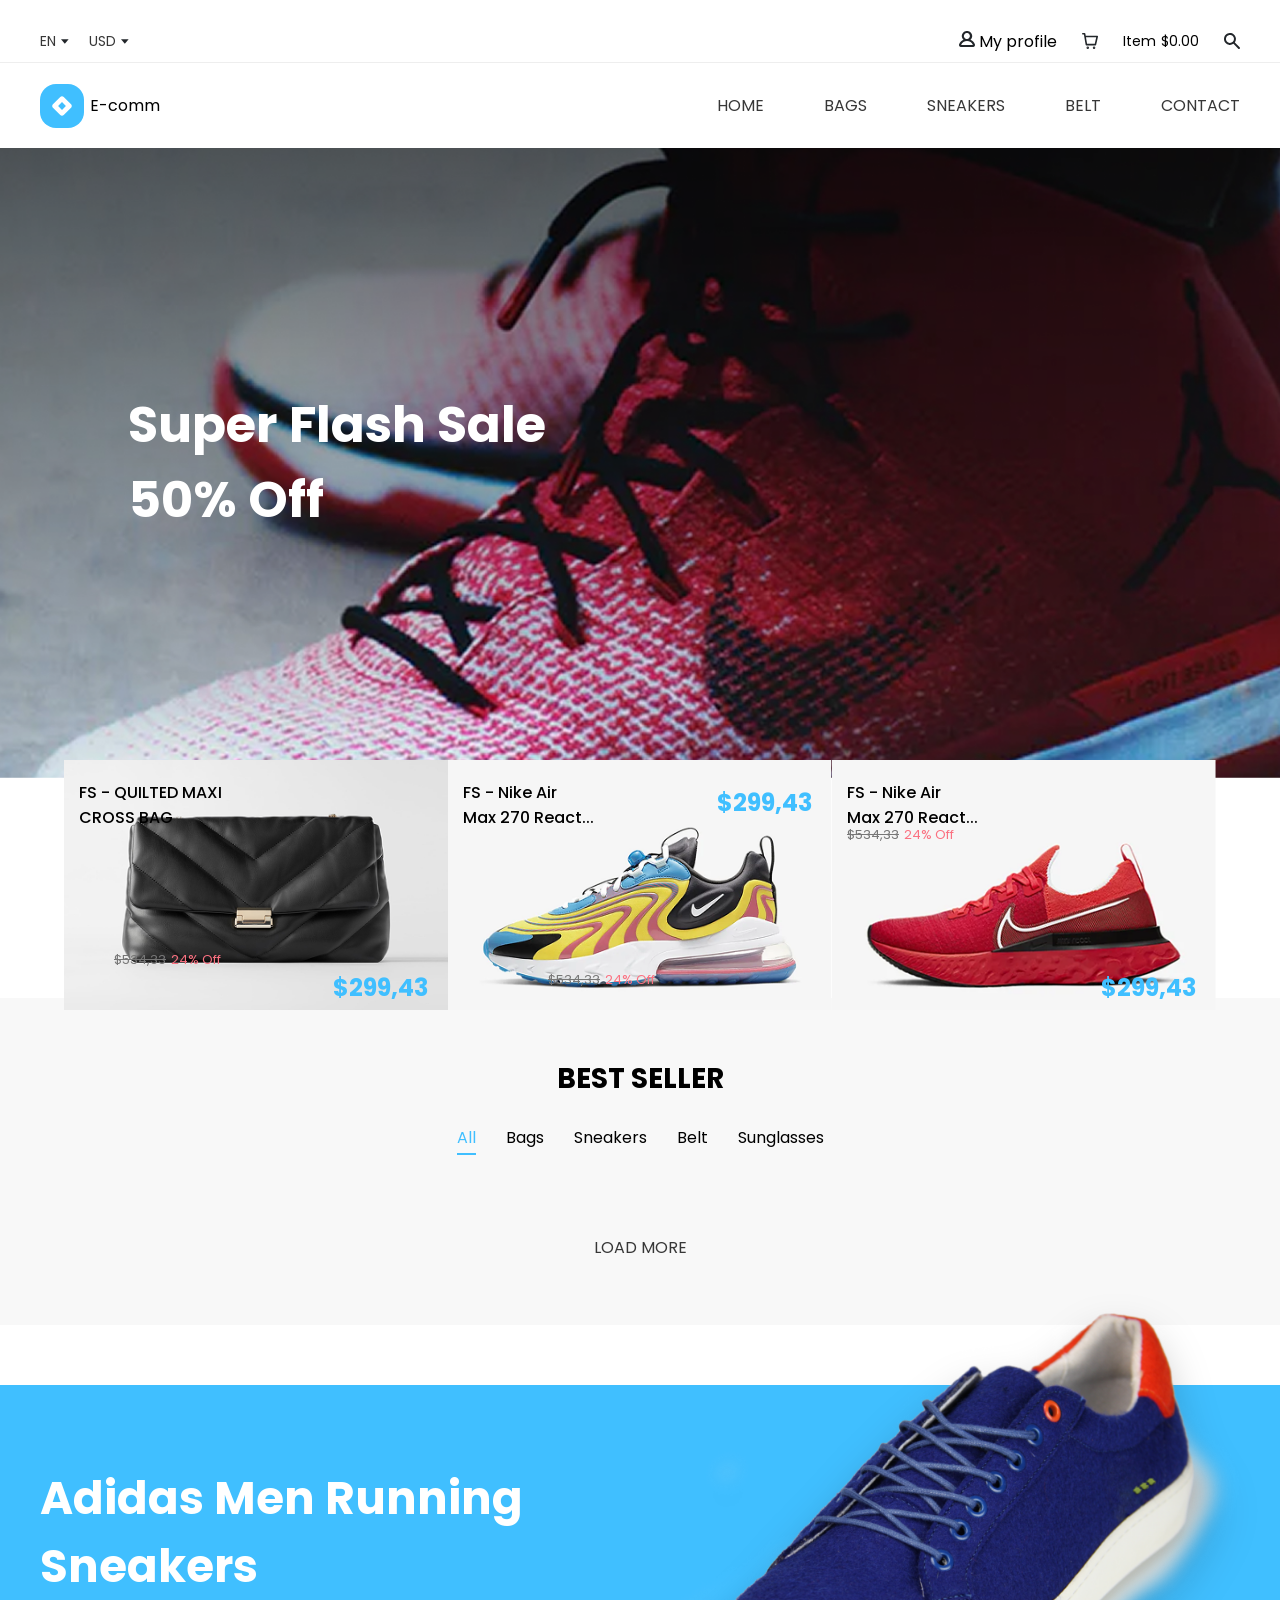
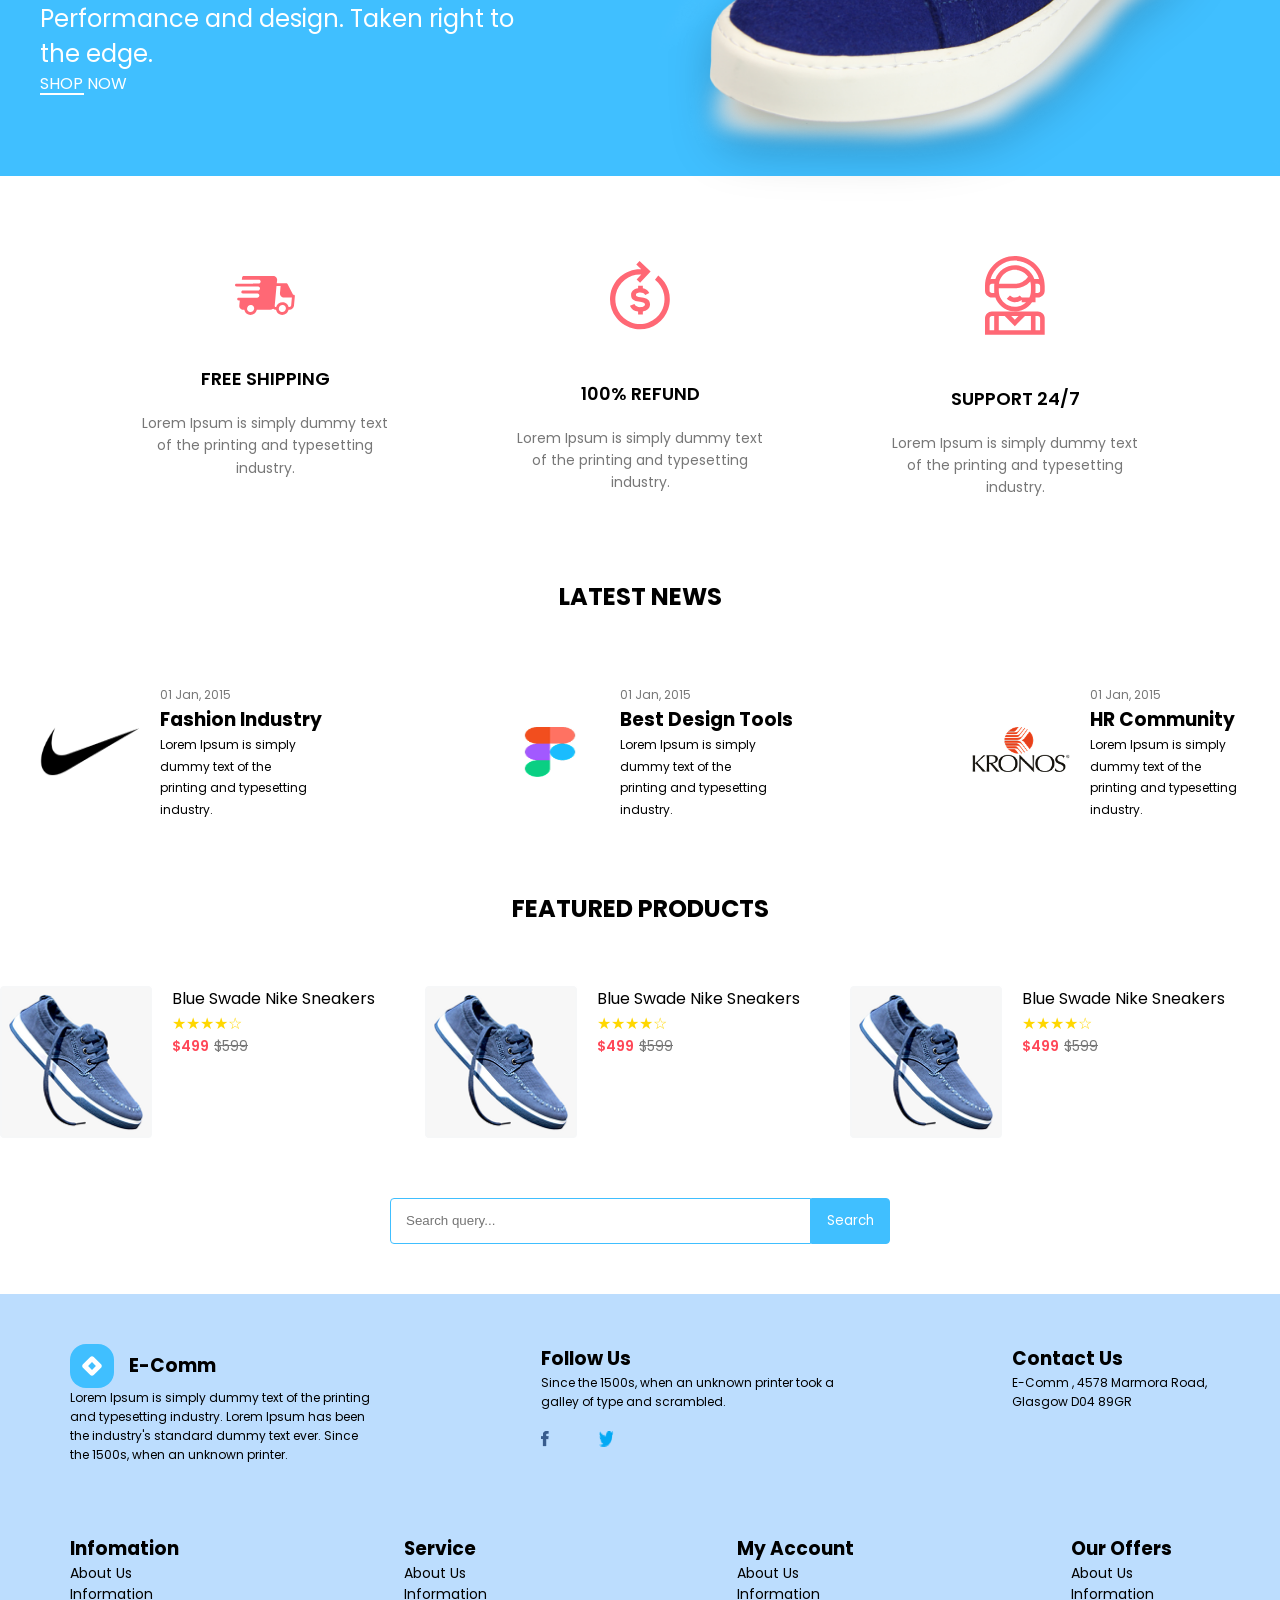
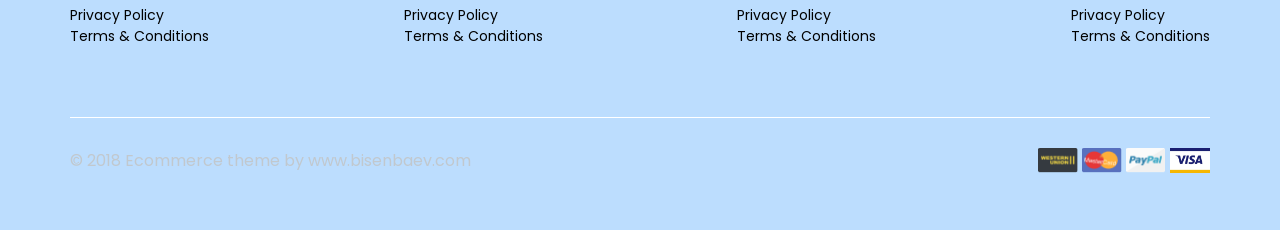
==== commit 527a5c24: "fix my-profile" ====
--- a/index.html
+++ b/index.html
@@ -28,7 +28,12 @@
                 </div>
 
                 <div class="customer-info">
-                    <a href="pages/login.html"><img src="assets/svg/profile_close_2.svg" alt="">My profile</a>
+                    
+                    <div class="my-profile">
+                        <img src="assets/svg/profile_close_2.svg" alt="">
+                        <a href="pages/login.html" class="profile">My profile</a>
+                    </div>
+
                     <button><img src="assets/svg/Group.svg" alt=""></button>
 
                     <div class="name-price">
--- a/css/index.css
+++ b/css/index.css
@@ -62,6 +62,10 @@
   display: flex;
   align-items: center;
   gap: 25px;
+}
+#header .header-box .header-info .customer-info .profile {
+  text-decoration: none;
+  color: black;
 }
 #header .header-box .header-info .customer-info button {
   display: flex;
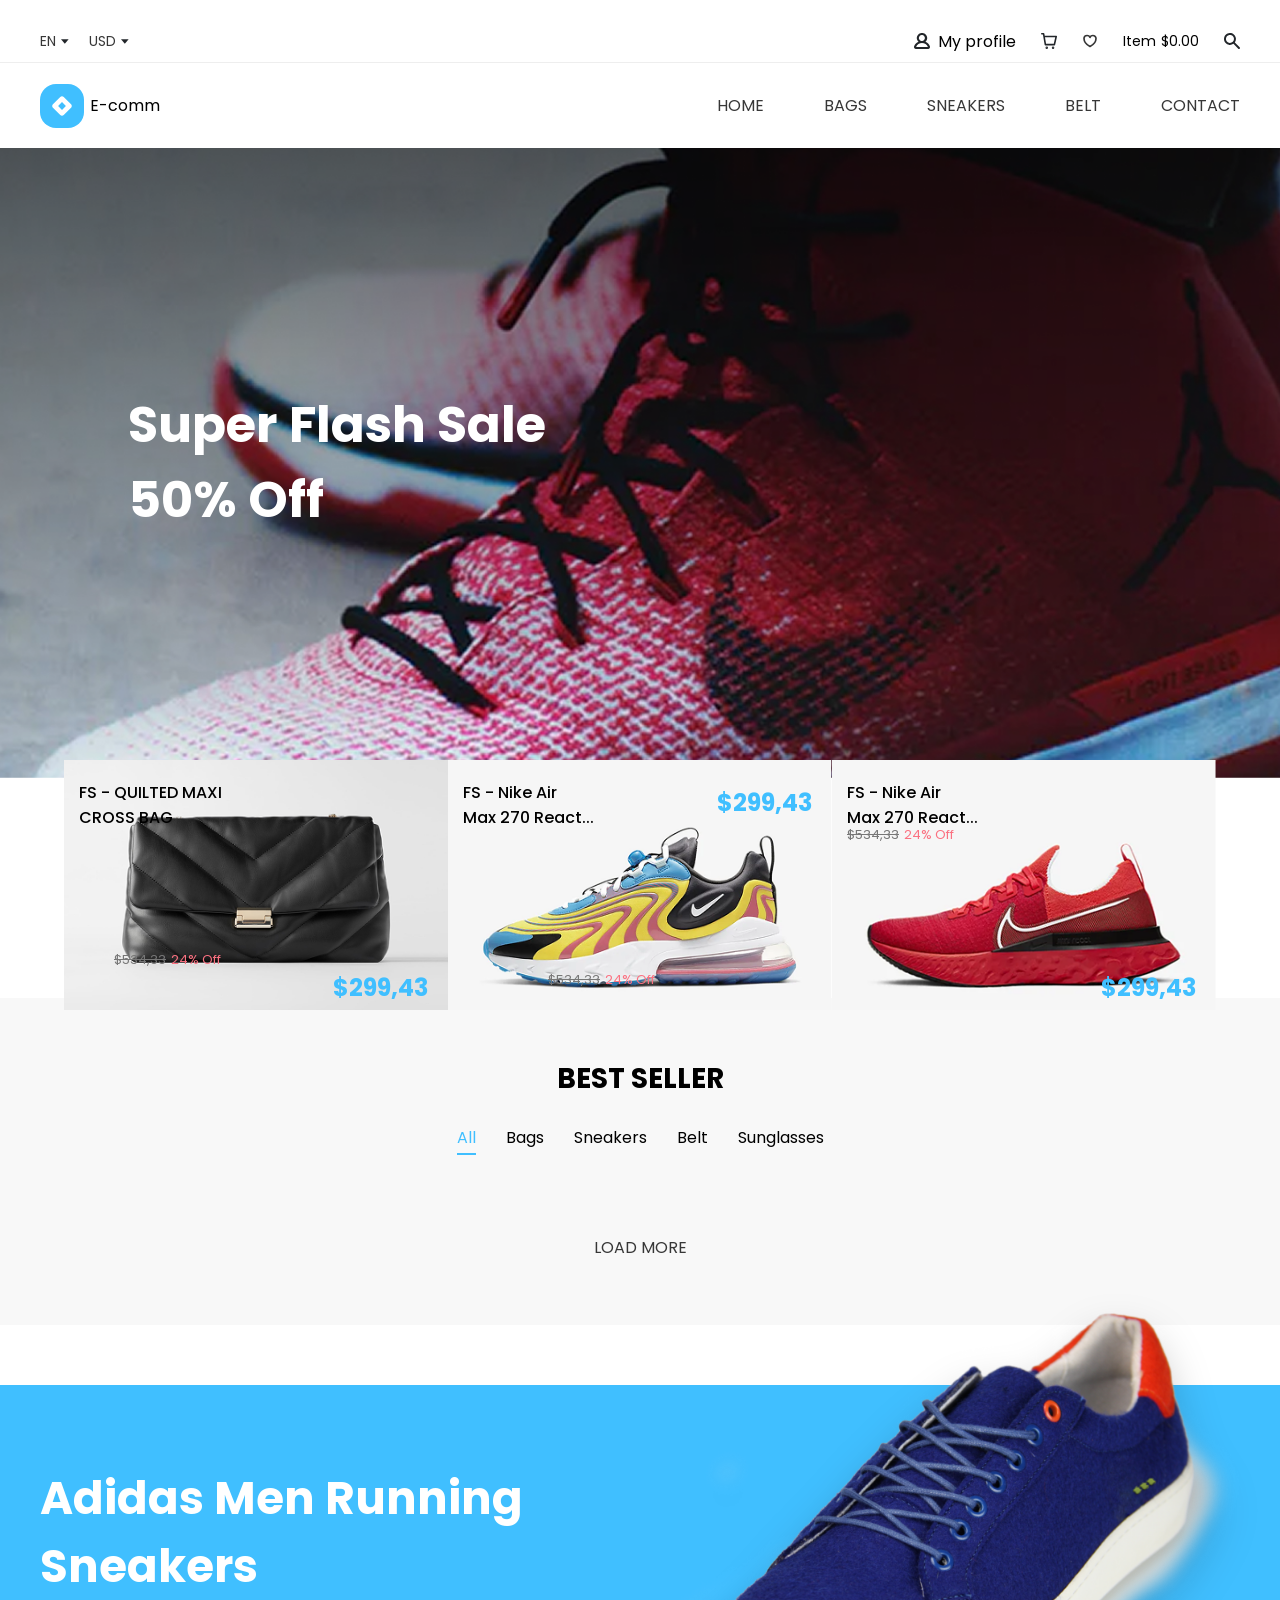
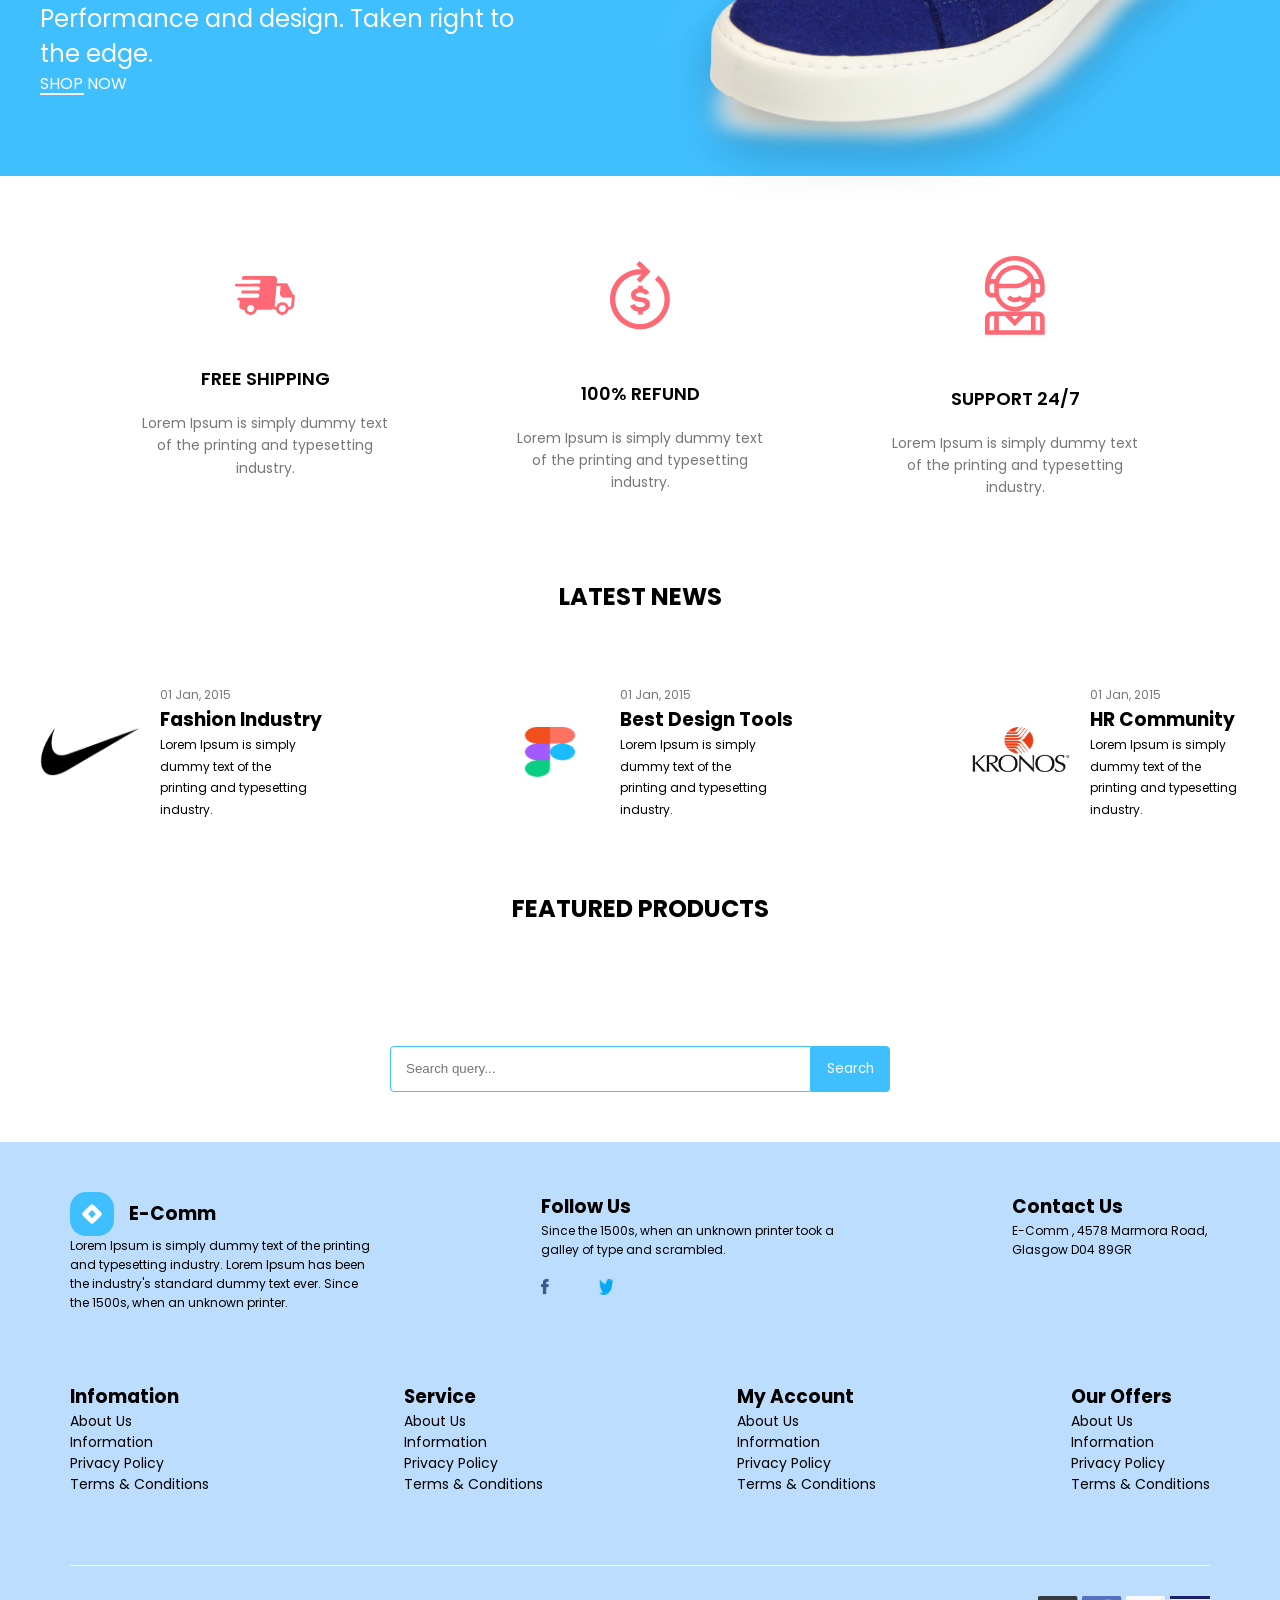
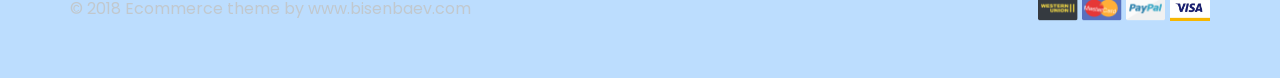
==== commit 67e57006: "update code" ====
--- a/index.html
+++ b/index.html
@@ -28,13 +28,19 @@
                 </div>
 
                 <div class="customer-info">
-                    
+
                     <div class="my-profile">
                         <img src="assets/svg/profile_close_2.svg" alt="">
                         <a href="pages/login.html" class="profile">My profile</a>
                     </div>
 
                     <button><img src="assets/svg/Group.svg" alt=""></button>
+                    <a href="pages/wishlist.html">
+                        <svg xmlns="http://www.w3.org/2000/svg" fill="none" viewBox="0 0 24 24" stroke-width="2.5" stroke="currentColor" class="heart-icon">
+                            <path stroke-linecap="round" stroke-linejoin="round" d="M21 8.25c0-2.485-2.099-4.5-4.688-4.5-1.935 0-3.597 1.126-4.312 2.733-.715-1.607-2.377-2.733-4.313-2.733C5.1 3.75 3 5.765 3 8.25c0 7.22 9 12 9 12s9-4.78 9-12Z" />
+                        </svg>
+                    </a>
+
 
                     <div class="name-price">
                         <span>Item</span>
@@ -62,45 +68,10 @@
                             <a href="#">HOME</a>
 
                             <div class="mega-menu">
-
-                                <div class="mega-column">
-                                    <h4>Category</h4>
-                                    <a href="#">Corporate Shoes</a>
-                                    <a href="#">Sneakers</a>
-                                    <a href="#">Sandals</a>
-                                    <a href="#">Sport Shoe</a>
-                                    <a href="#">Trainers</a>
+                                <div class="mega-column" id="mega-category">
+                                    
                                 </div>
-
-                                <div class="mega-column">
-                                    <h4>Category</h4>
-                                    <a href="#">Corporate Shoes</a>
-                                    <a href="#">Sneakers</a>
-                                    <a href="#">Sandals</a>
-                                    <a href="#">Sport Shoe</a>
-                                    <a href="#">Trainers</a>
-                                </div>
-
-                                <div class="mega-column">
-                                    <h4>Category</h4>
-                                    <a href="#">HOT DEAL</a>
-                                    <a href="#">Sunglasses</a>
-                                    <a href="#">Belts</a>
-                                    <a href="#">Handbags</a>
-                                    <a href="#">Sneakers</a>
-                                </div>
-
-                                <div class="mega-column">
-                                    <h4>Category</h4>
-                                    <a href="#">Corporate Shoes</a>
-                                    <a href="#">Sneakers</a>
-                                    <a href="#">Sandals</a>
-                                    <a href="#">Sport Shoe</a>
-                                    <a href="#">Trainers</a>
-                                </div>
-
                             </div>
-
                         </li>
 
                         <li><a href="#">BAGS</a></li>
@@ -268,44 +239,7 @@
         <h2 style="text-align: center;">FEATURED PRODUCTS</h2>
 
         <section class="fea-pro">
-            <div class="pro-in4">
-                <img src="assets/img/Vector.png" alt="vector">
-
-                <div>
-                    <p>Blue Swade Nike Sneakers</p>
-                    <div class="rating">★★★★☆</div>
-                    <div class="cost">
-                        <div class="cost1">$499</div>
-                        <div class="cost2">$599</div>
-                    </div>
-                </div>
-            </div>
-
-            <div class="pro-in4">
-                <img src="assets/img/Vector.png" alt="vector">
-
-                <div>
-                    <p>Blue Swade Nike Sneakers</p>
-                    <div class="rating">★★★★☆</div>
-                    <div class="cost">
-                        <div class="cost1">$499</div>
-                        <div class="cost2">$599</div>
-                    </div>
-                </div>
-            </div>
-
-            <div class="pro-in4">
-                <img src="assets/img/Vector.png" alt="vector">
-
-                <div>
-                    <p>Blue Swade Nike Sneakers</p>
-                    <div class="rating">★★★★☆</div>
-                    <div class="cost">
-                        <div class="cost1">$499</div>
-                        <div class="cost2">$599</div>
-                    </div>
-                </div>
-            </div>
+            
         </section>
 
         <section class="search-box">
--- a/css/index.css
+++ b/css/index.css
@@ -63,6 +63,11 @@
   align-items: center;
   gap: 25px;
 }
+#header .header-box .header-info .customer-info .my-profile {
+  display: flex;
+  align-items: center;
+  gap: 8px;
+}
 #header .header-box .header-info .customer-info .profile {
   text-decoration: none;
   color: black;
@@ -75,6 +80,16 @@
   color: #373737;
 }
 #header .header-box .header-info .customer-info img {
+  width: 16px;
+  height: 16px;
+}
+#header .header-box .header-info .customer-info a {
+  display: flex;
+  align-items: center;
+  text-decoration: none;
+  color: #373737;
+}
+#header .header-box .header-info .customer-info .heart-icon {
   width: 16px;
   height: 16px;
 }
@@ -408,6 +423,12 @@
 .best-seller .product-card .product-image .overlay .icon-btn:hover img {
   filter: brightness(0) invert(1);
 }
+.best-seller .product-card .product-image .overlay .wishlist-btn.active {
+  background: #ff4444;
+}
+.best-seller .product-card .product-image .overlay .wishlist-btn.active img {
+  filter: brightness(0) invert(1);
+}
 .best-seller .product-card:hover .overlay {
   opacity: 1;
 }
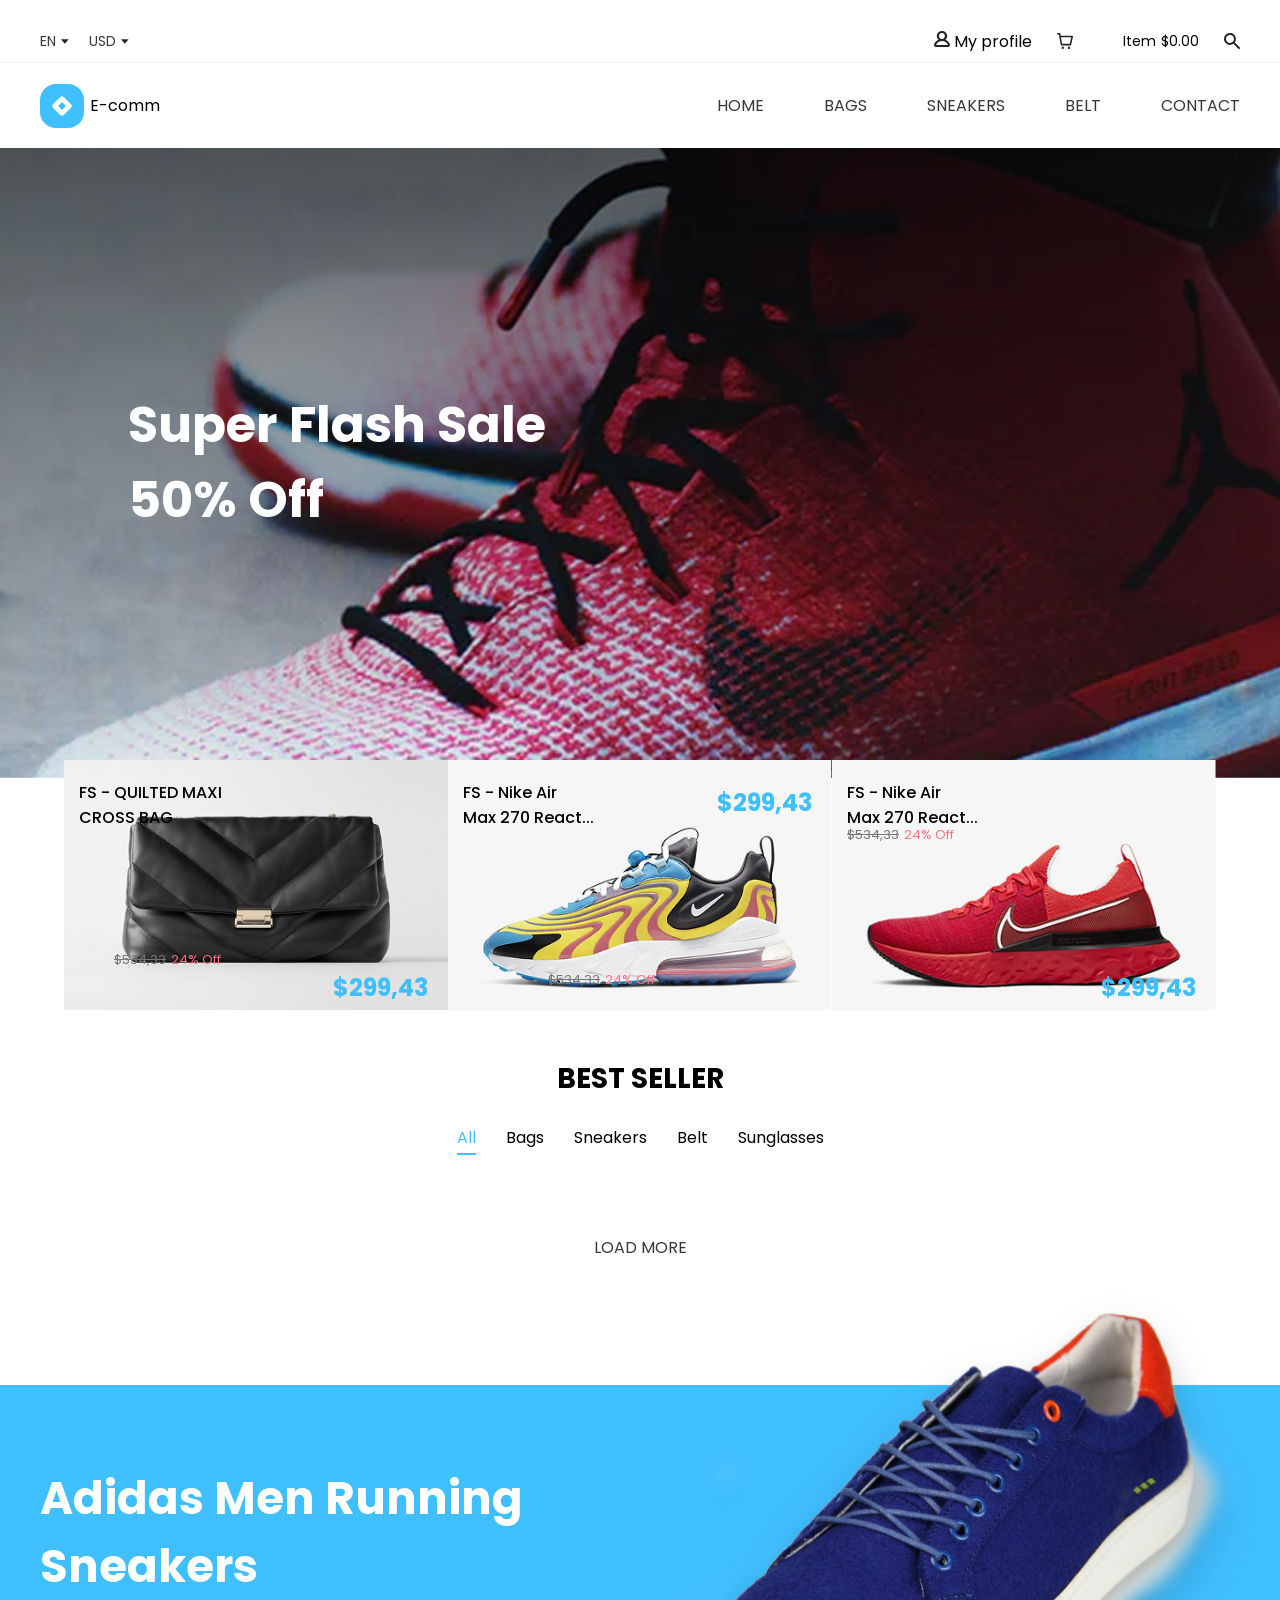
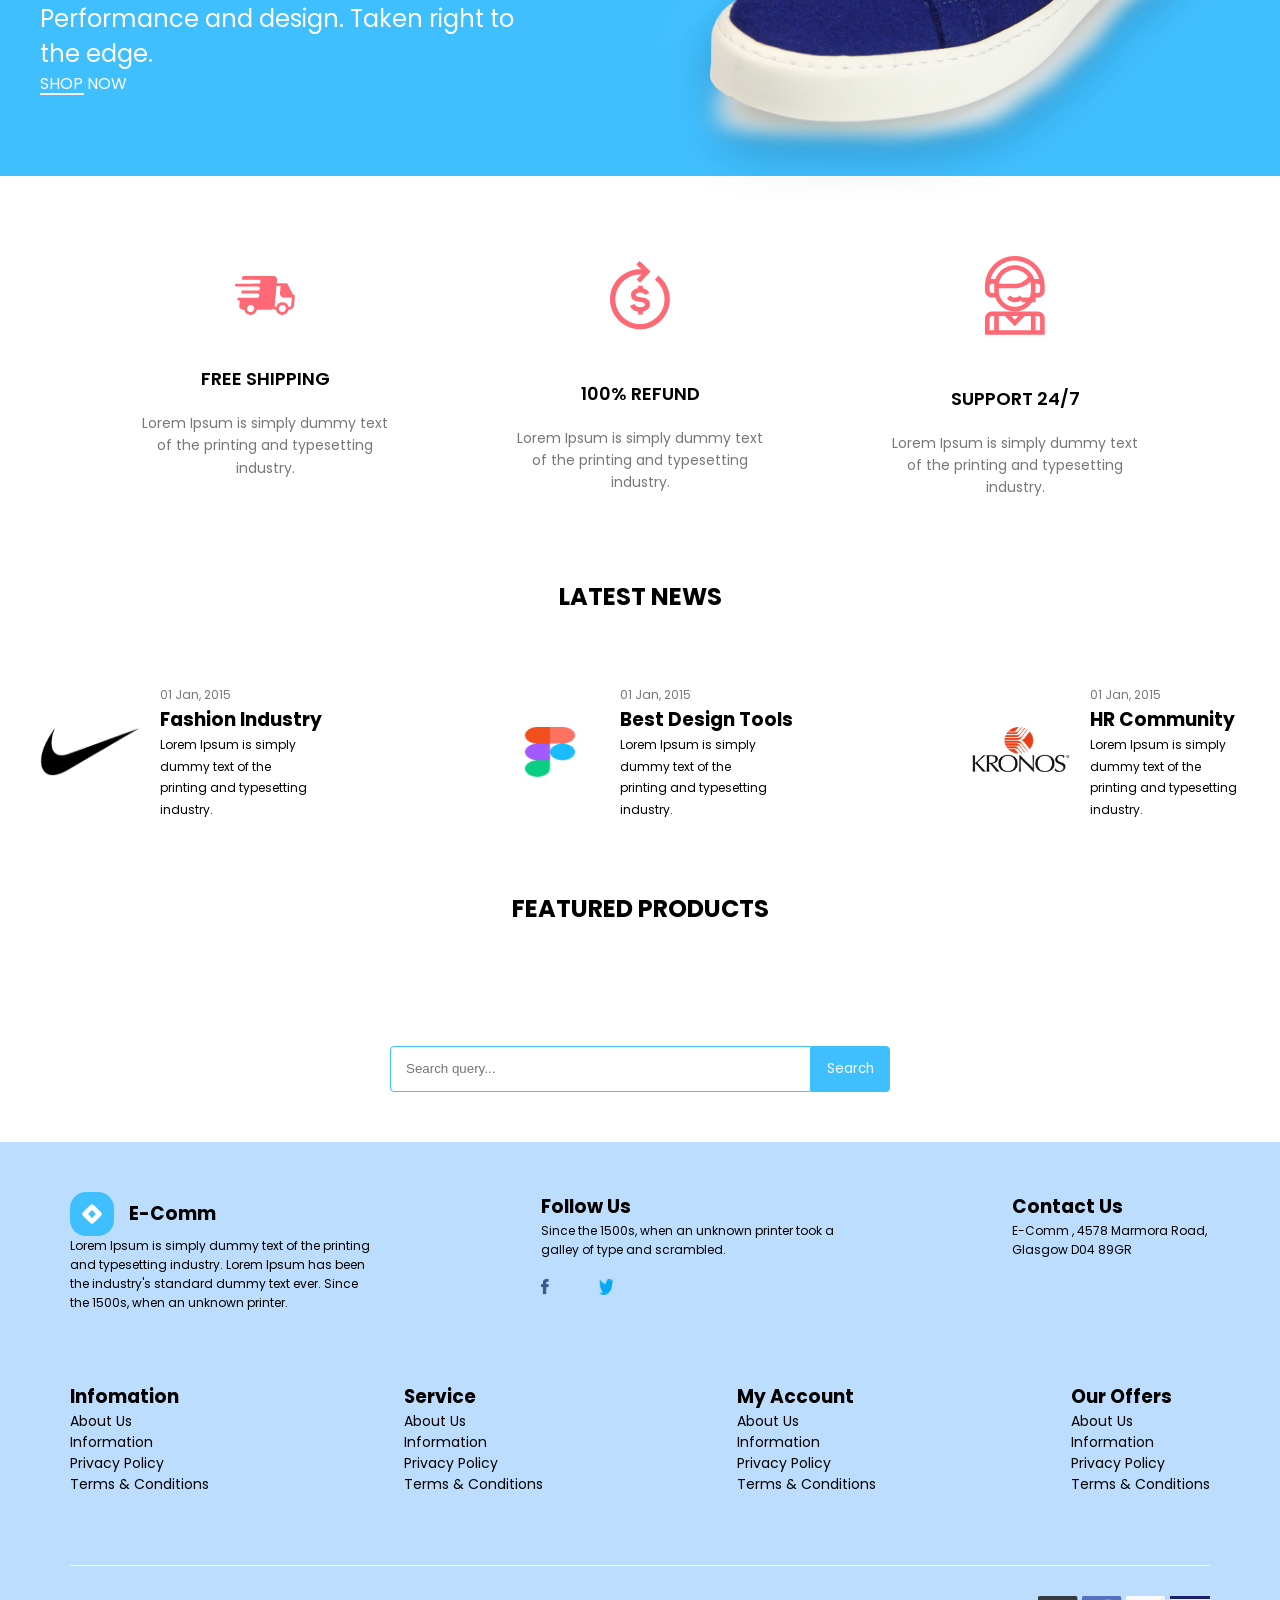
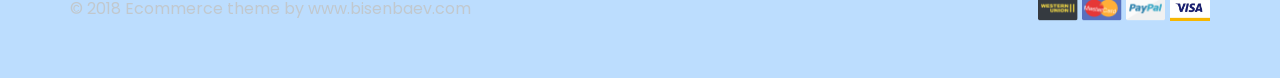
==== commit 4013568d: "update getMe" ====
--- a/index.html
+++ b/index.html
@@ -77,7 +77,7 @@
                         <li><a href="#">BAGS</a></li>
                         <li><a href="#">SNEAKERS</a></li>
                         <li><a href="#">BELT</a></li>
-                        <li><a href="#">CONTACT</a></li>
+                        <li><a href="pages/contact.html">CONTACT</a></li>
                     </ul>
                 </nav>
 
--- a/css/index.css
+++ b/css/index.css
@@ -63,11 +63,6 @@
   align-items: center;
   gap: 25px;
 }
-#header .header-box .header-info .customer-info .my-profile {
-  display: flex;
-  align-items: center;
-  gap: 8px;
-}
 #header .header-box .header-info .customer-info .profile {
   text-decoration: none;
   color: black;
@@ -80,16 +75,6 @@
   color: #373737;
 }
 #header .header-box .header-info .customer-info img {
-  width: 16px;
-  height: 16px;
-}
-#header .header-box .header-info .customer-info a {
-  display: flex;
-  align-items: center;
-  text-decoration: none;
-  color: #373737;
-}
-#header .header-box .header-info .customer-info .heart-icon {
   width: 16px;
   height: 16px;
 }
@@ -294,7 +279,6 @@
 .best-seller {
   margin-top: 220px;
   padding: 60px 0;
-  background: #f8f8f8;
 }
 .best-seller .container {
   max-width: 1200px;
@@ -423,12 +407,6 @@
 .best-seller .product-card .product-image .overlay .icon-btn:hover img {
   filter: brightness(0) invert(1);
 }
-.best-seller .product-card .product-image .overlay .wishlist-btn.active {
-  background: #ff4444;
-}
-.best-seller .product-card .product-image .overlay .wishlist-btn.active img {
-  filter: brightness(0) invert(1);
-}
 .best-seller .product-card:hover .overlay {
   opacity: 1;
 }
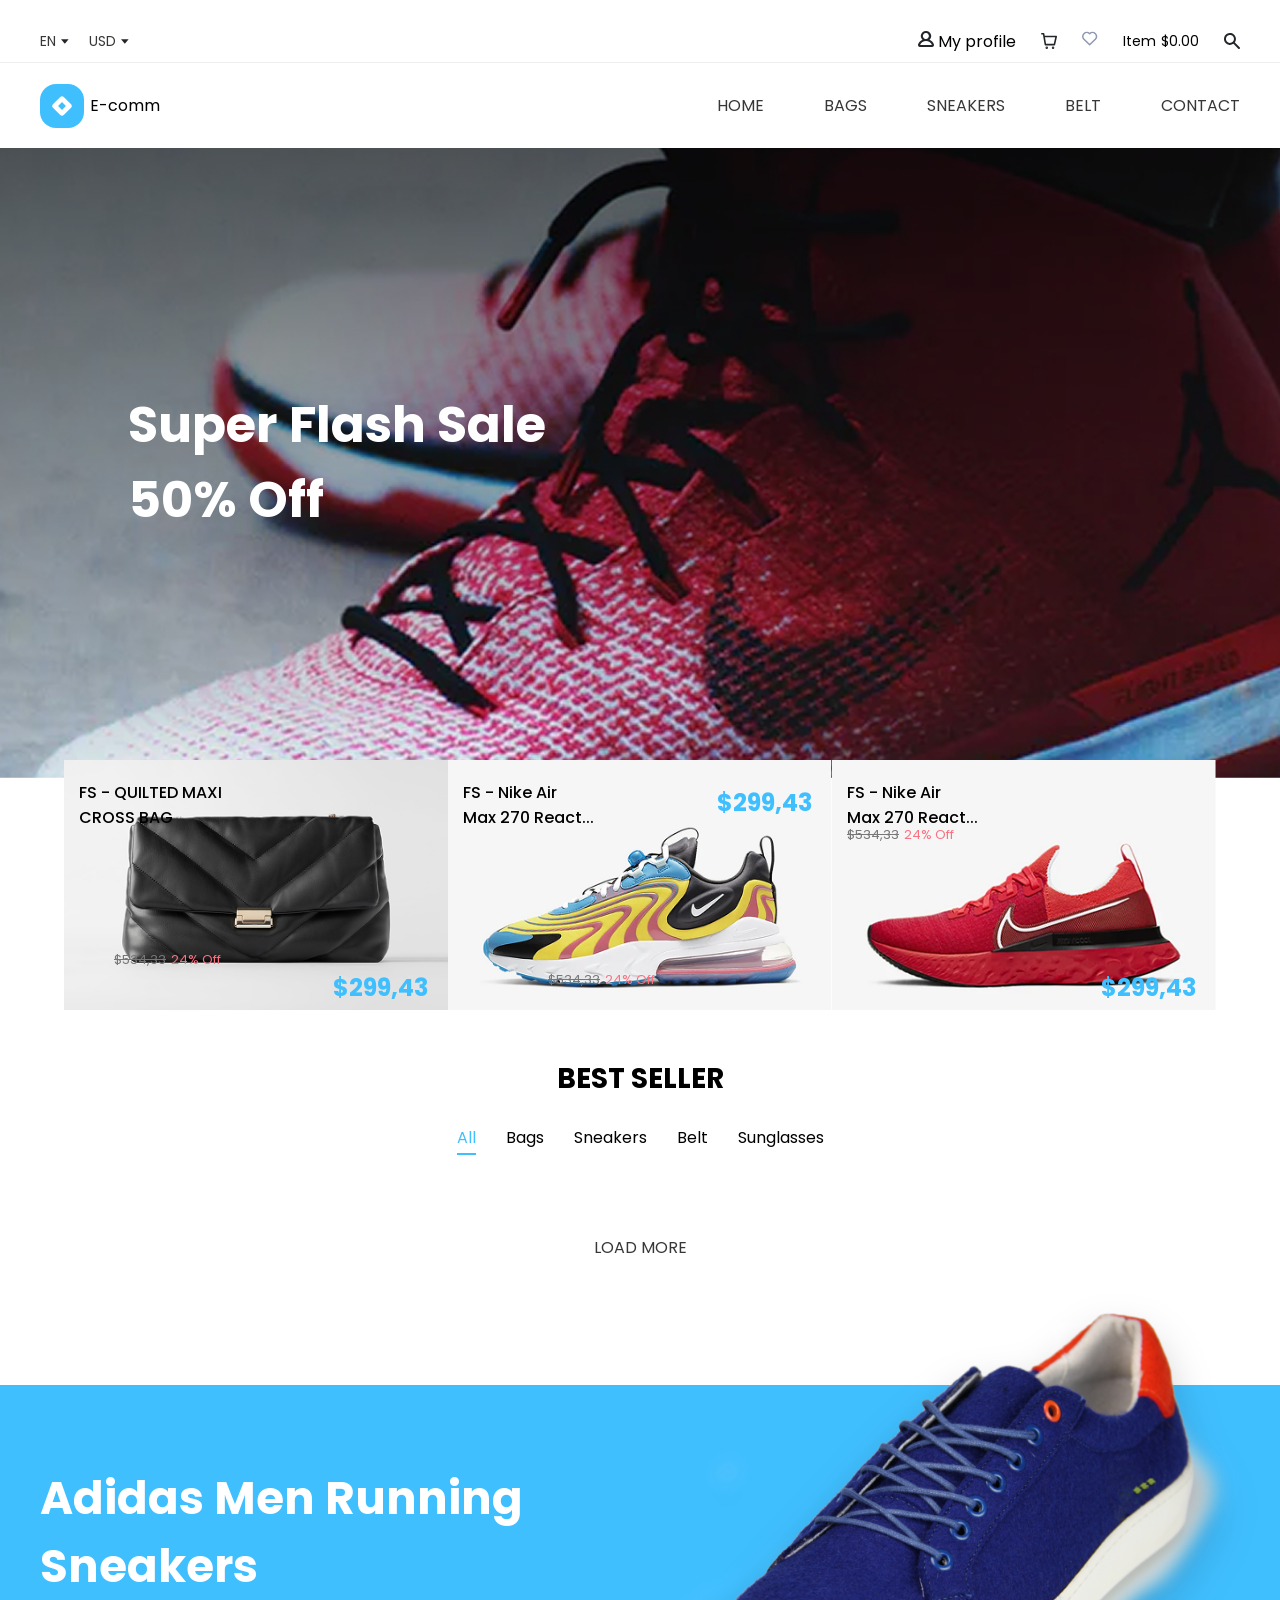
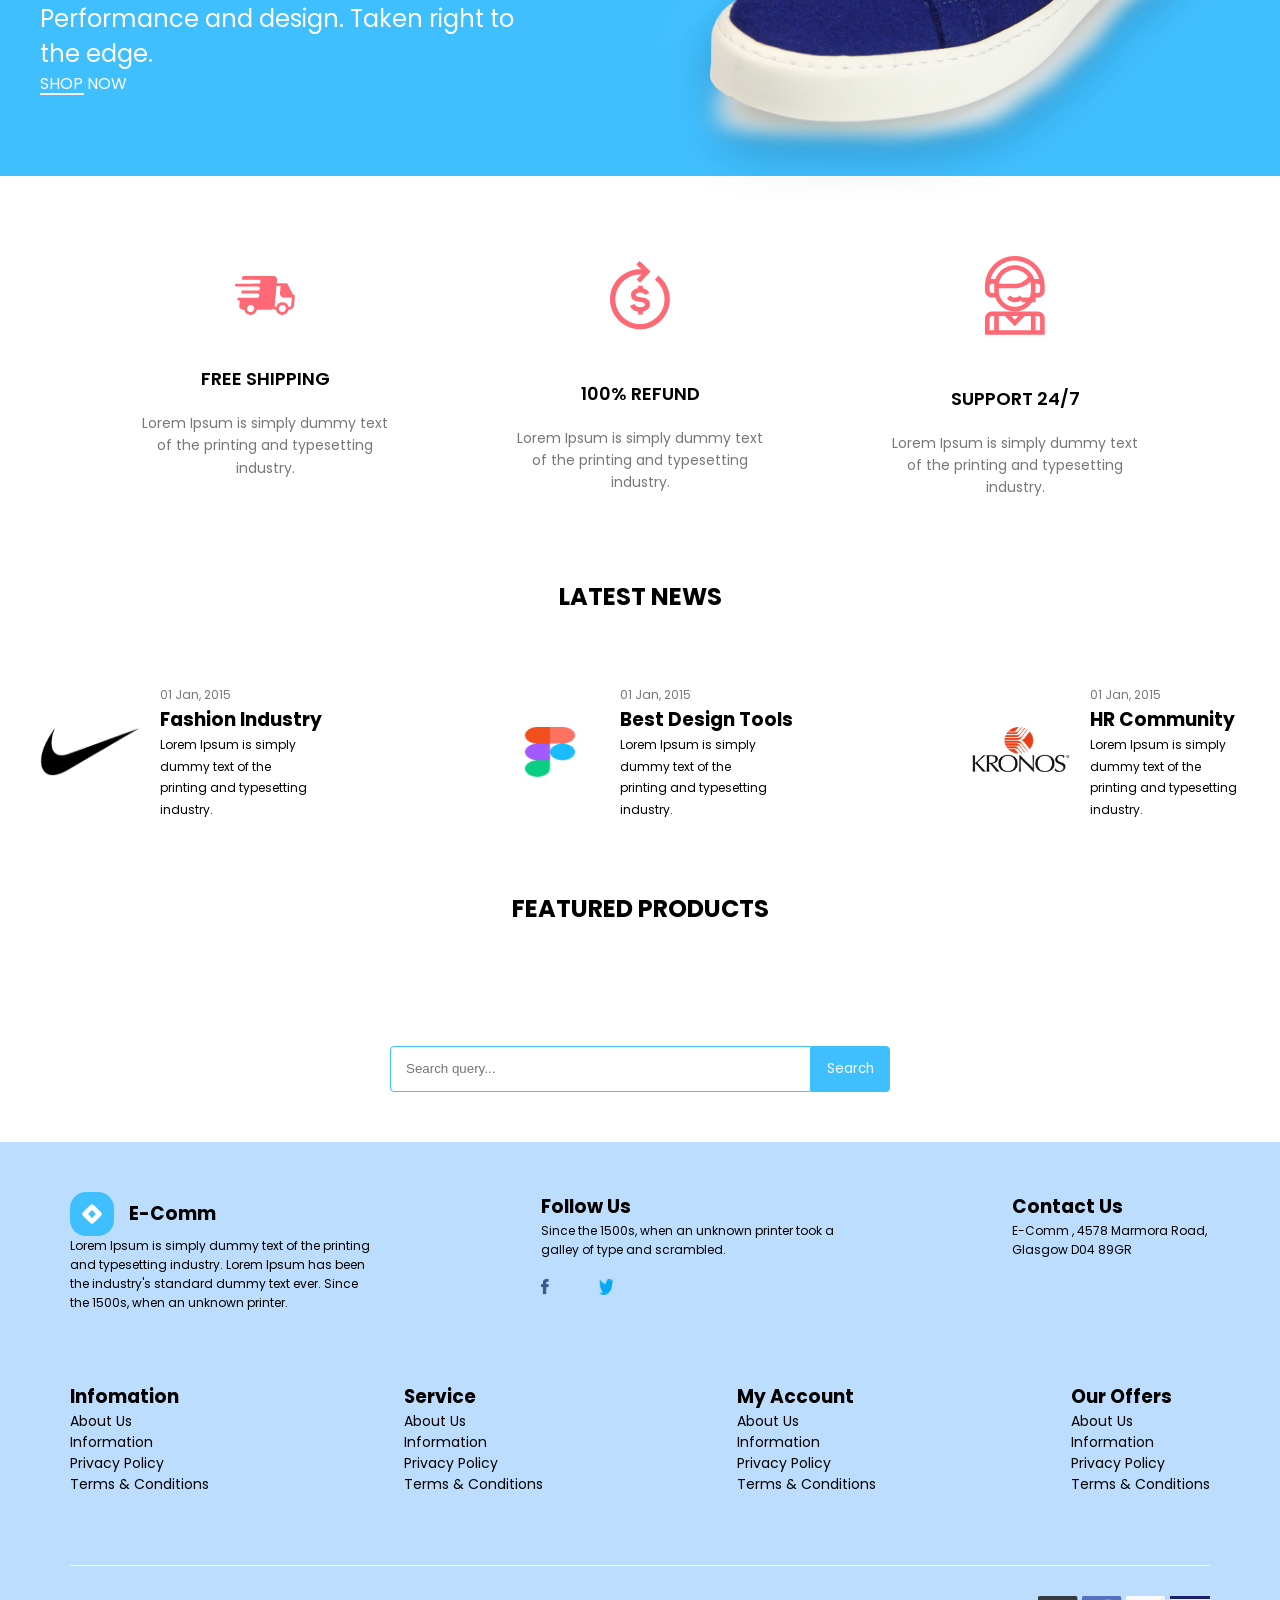
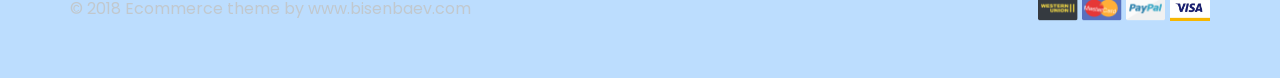
==== commit a2f259c6: "update scss" ====
--- a/index.html
+++ b/index.html
@@ -36,11 +36,8 @@
 
                     <button><img src="assets/svg/Group.svg" alt=""></button>
                     <a href="pages/wishlist.html">
-                        <svg xmlns="http://www.w3.org/2000/svg" fill="none" viewBox="0 0 24 24" stroke-width="2.5" stroke="currentColor" class="heart-icon">
-                            <path stroke-linecap="round" stroke-linejoin="round" d="M21 8.25c0-2.485-2.099-4.5-4.688-4.5-1.935 0-3.597 1.126-4.312 2.733-.715-1.607-2.377-2.733-4.313-2.733C5.1 3.75 3 5.765 3 8.25c0 7.22 9 12 9 12s9-4.78 9-12Z" />
-                        </svg>
+                        <img src="assets/svg/heart.svg" alt="">
                     </a>
-
 
                     <div class="name-price">
                         <span>Item</span>
@@ -69,14 +66,14 @@
 
                             <div class="mega-menu">
                                 <div class="mega-column" id="mega-category">
-                                    
+
                                 </div>
                             </div>
                         </li>
 
-                        <li><a href="#">BAGS</a></li>
-                        <li><a href="#">SNEAKERS</a></li>
-                        <li><a href="#">BELT</a></li>
+                        <li><a href="pages/bestSeller.html">BAGS</a></li>
+                        <li><a href="pages/bestSeller.html">SNEAKERS</a></li>
+                        <li><a href="pages/bestSeller.html">BELT</a></li>
                         <li><a href="pages/contact.html">CONTACT</a></li>
                     </ul>
                 </nav>
@@ -239,7 +236,7 @@
         <h2 style="text-align: center;">FEATURED PRODUCTS</h2>
 
         <section class="fea-pro">
-            
+
         </section>
 
         <section class="search-box">
--- a/css/index.css
+++ b/css/index.css
@@ -140,7 +140,10 @@
 #header .header-container-box > div .nav .mega-menu {
   position: absolute;
   top: 100%;
-  left: 0;
+  left: 50%;
+  transform: translateX(-50%) translateY(10px);
+  width: max-content;
+  min-width: 600px;
   padding: 30px;
   background: white;
   display: grid;
@@ -149,14 +152,13 @@
   box-shadow: 0 10px 30px rgba(0, 0, 0, 0.1);
   opacity: 0;
   visibility: hidden;
-  transform: translateY(10px);
   transition: 0.3s ease;
   z-index: 1000;
 }
 #header .header-container-box > div .nav .mega-parent:hover .mega-menu {
   opacity: 1;
   visibility: visible;
-  transform: translateY(0);
+  transform: translateX(-50%) translateY(0);
 }
 #header .header-container-box > div .nav .mega-column {
   display: flex;
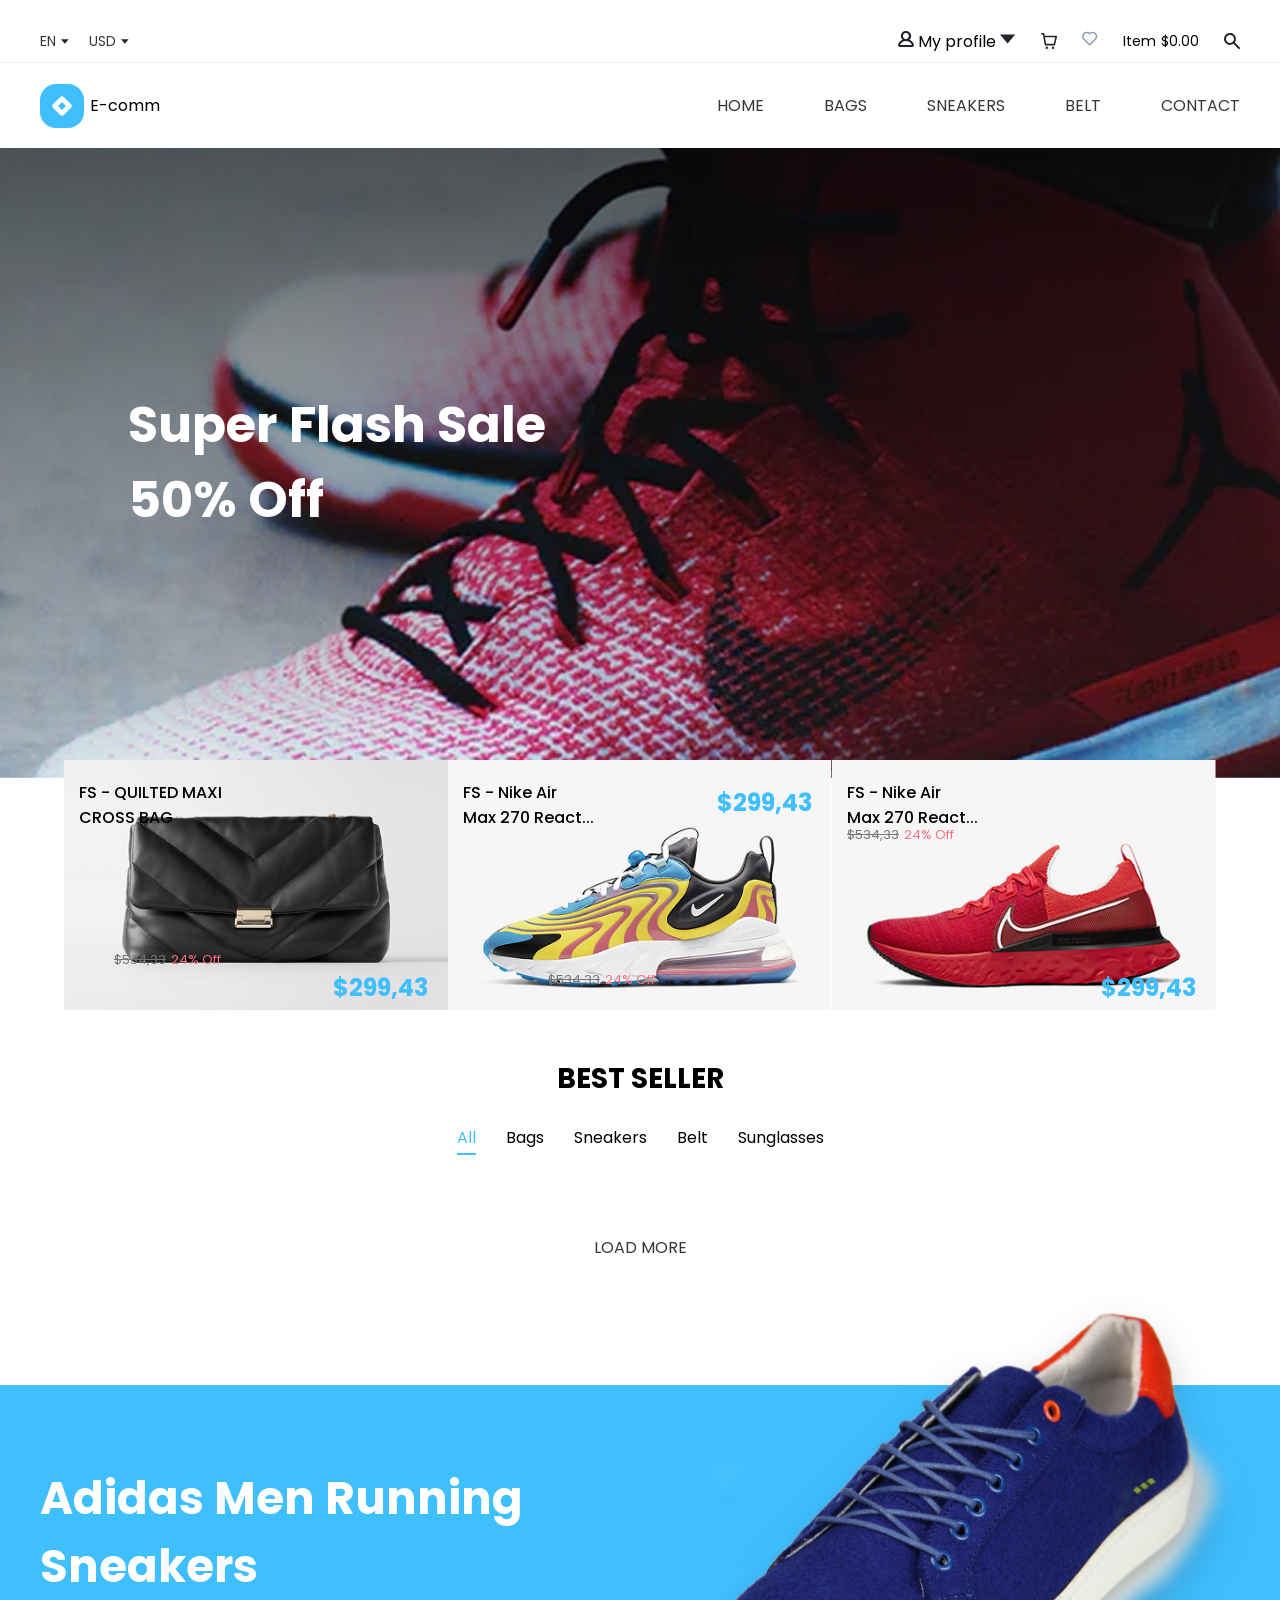
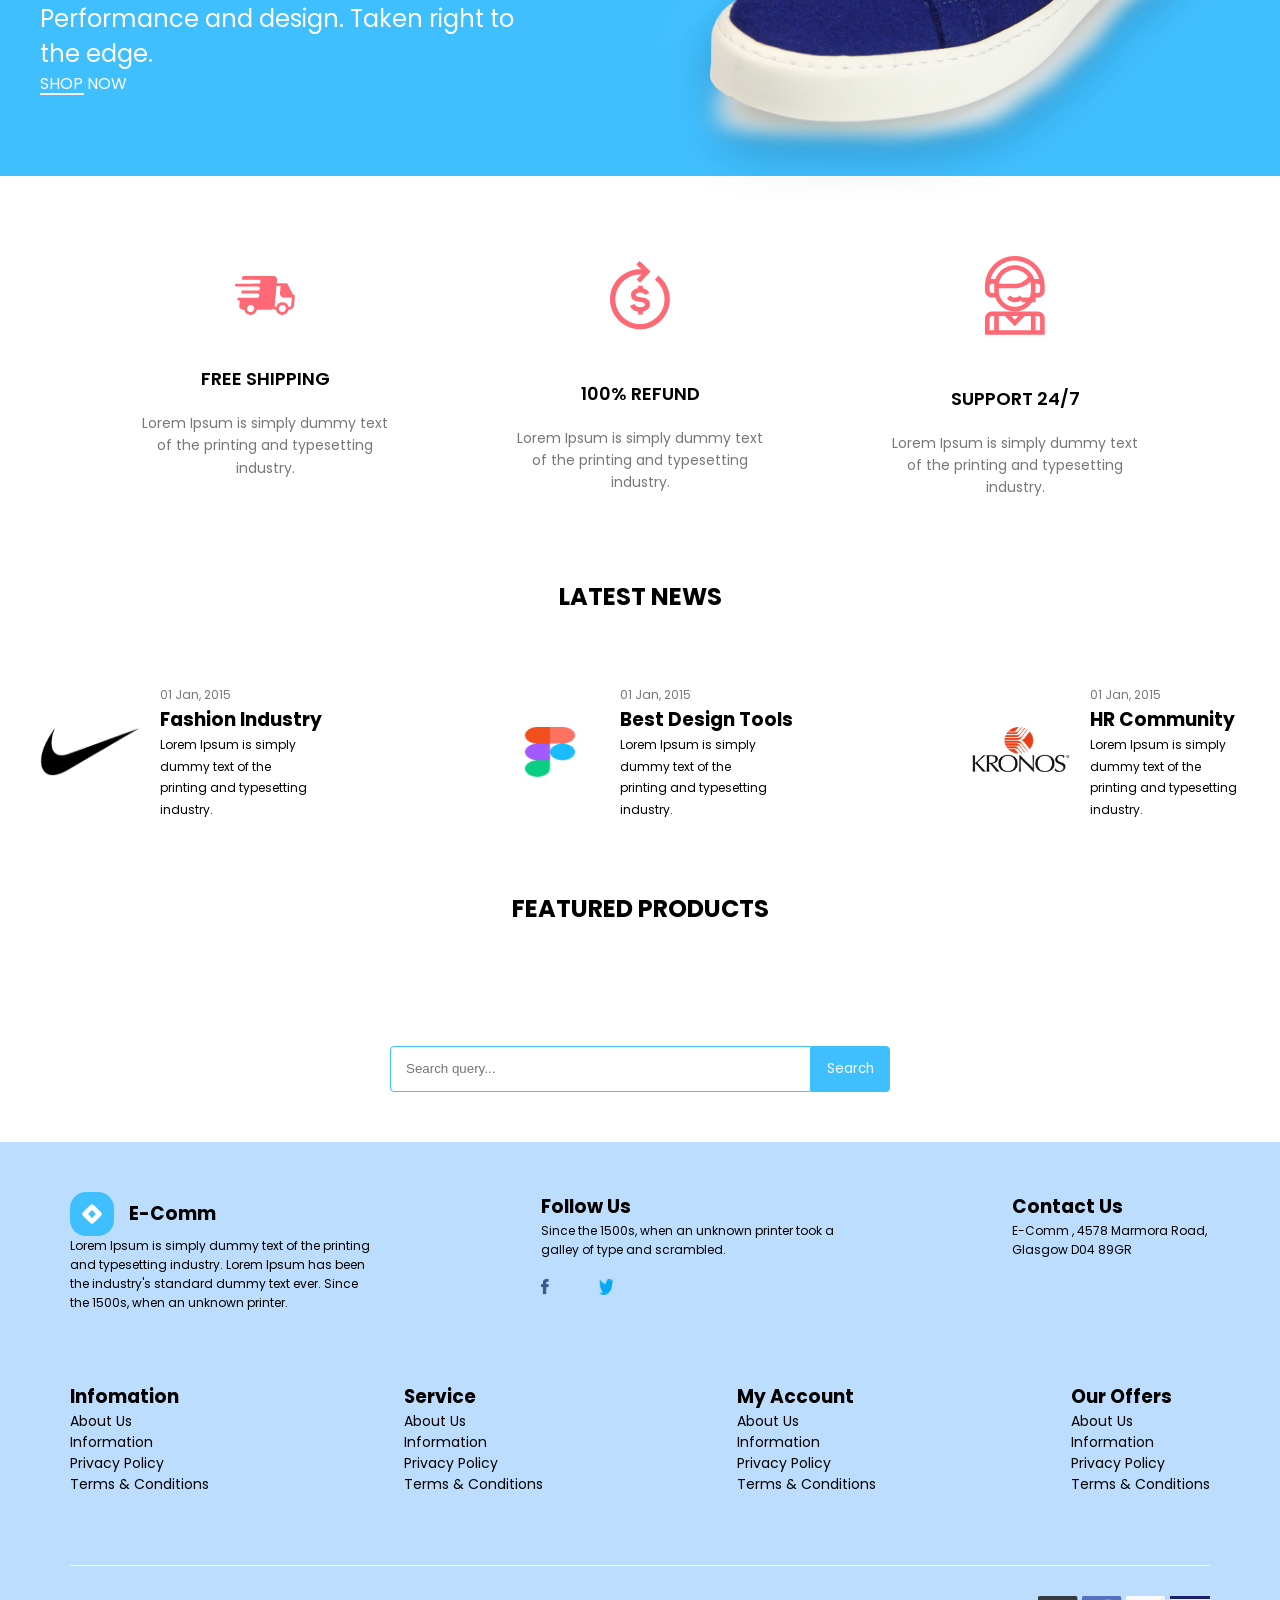
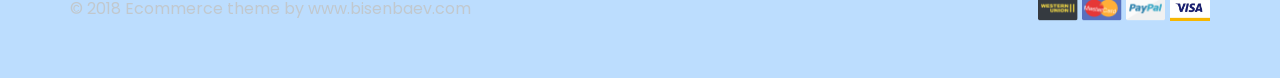
==== commit 1381e051: "update admin but err in admin_product" ====
--- a/index.html
+++ b/index.html
@@ -29,9 +29,15 @@
 
                 <div class="customer-info">
 
-                    <div class="my-profile">
+                    <div class="my-profile" id="profileDropdown">
                         <img src="assets/svg/profile_close_2.svg" alt="">
-                        <a href="pages/login.html" class="profile">My profile</a>
+                        <span class="profile" id="profileName">My profile</span>
+                        <img src="assets/svg/arrow down.svg" alt="" class="dropdown-arrow">
+
+                        <div class="dropdown-menu" id="profileMenu">
+                            <a href="pages/login.html" class="dropdown-item" id="profileLink">My Profile</a>
+                            <button class="dropdown-item" id="logoutBtn">Logout</button>
+                        </div>
                     </div>
 
                     <button><img src="assets/svg/Group.svg" alt=""></button>
--- a/css/index.css
+++ b/css/index.css
@@ -66,6 +66,52 @@
 #header .header-box .header-info .customer-info .profile {
   text-decoration: none;
   color: black;
+}
+#header .header-box .header-info .customer-info .dropdown-arrow {
+  transition: transform 0.2s ease;
+}
+#header .header-box .header-info .customer-info .dropdown-menu {
+  position: absolute;
+  top: calc(100% + 8px);
+  right: 0;
+  background: white;
+  border-radius: 8px;
+  box-shadow: 0 4px 20px rgba(0, 0, 0, 0.12);
+  min-width: 160px;
+  padding: 8px 0;
+  opacity: 0;
+  visibility: hidden;
+  transform: translateY(-6px);
+  transition: all 0.2s ease;
+  z-index: 1001;
+}
+#header .header-box .header-info .customer-info .dropdown-menu .dropdown-item {
+  display: block;
+  width: 100%;
+  padding: 10px 16px;
+  text-decoration: none;
+  color: #373737;
+  font-size: 14px;
+  font-family: inherit;
+  background: none;
+  border: none;
+  cursor: pointer;
+  text-align: left;
+  transition: background 0.15s;
+}
+#header .header-box .header-info .customer-info .dropdown-menu .dropdown-item:hover {
+  background: rgba(0, 0, 0, 0.04);
+}
+#header .header-box .header-info .customer-info .my-profile {
+  position: relative;
+}
+#header .header-box .header-info .customer-info .my-profile.open .dropdown-menu {
+  opacity: 1;
+  visibility: visible;
+  transform: translateY(0);
+}
+#header .header-box .header-info .customer-info .my-profile.open .dropdown-arrow {
+  transform: rotate(180deg);
 }
 #header .header-box .header-info .customer-info button {
   display: flex;
